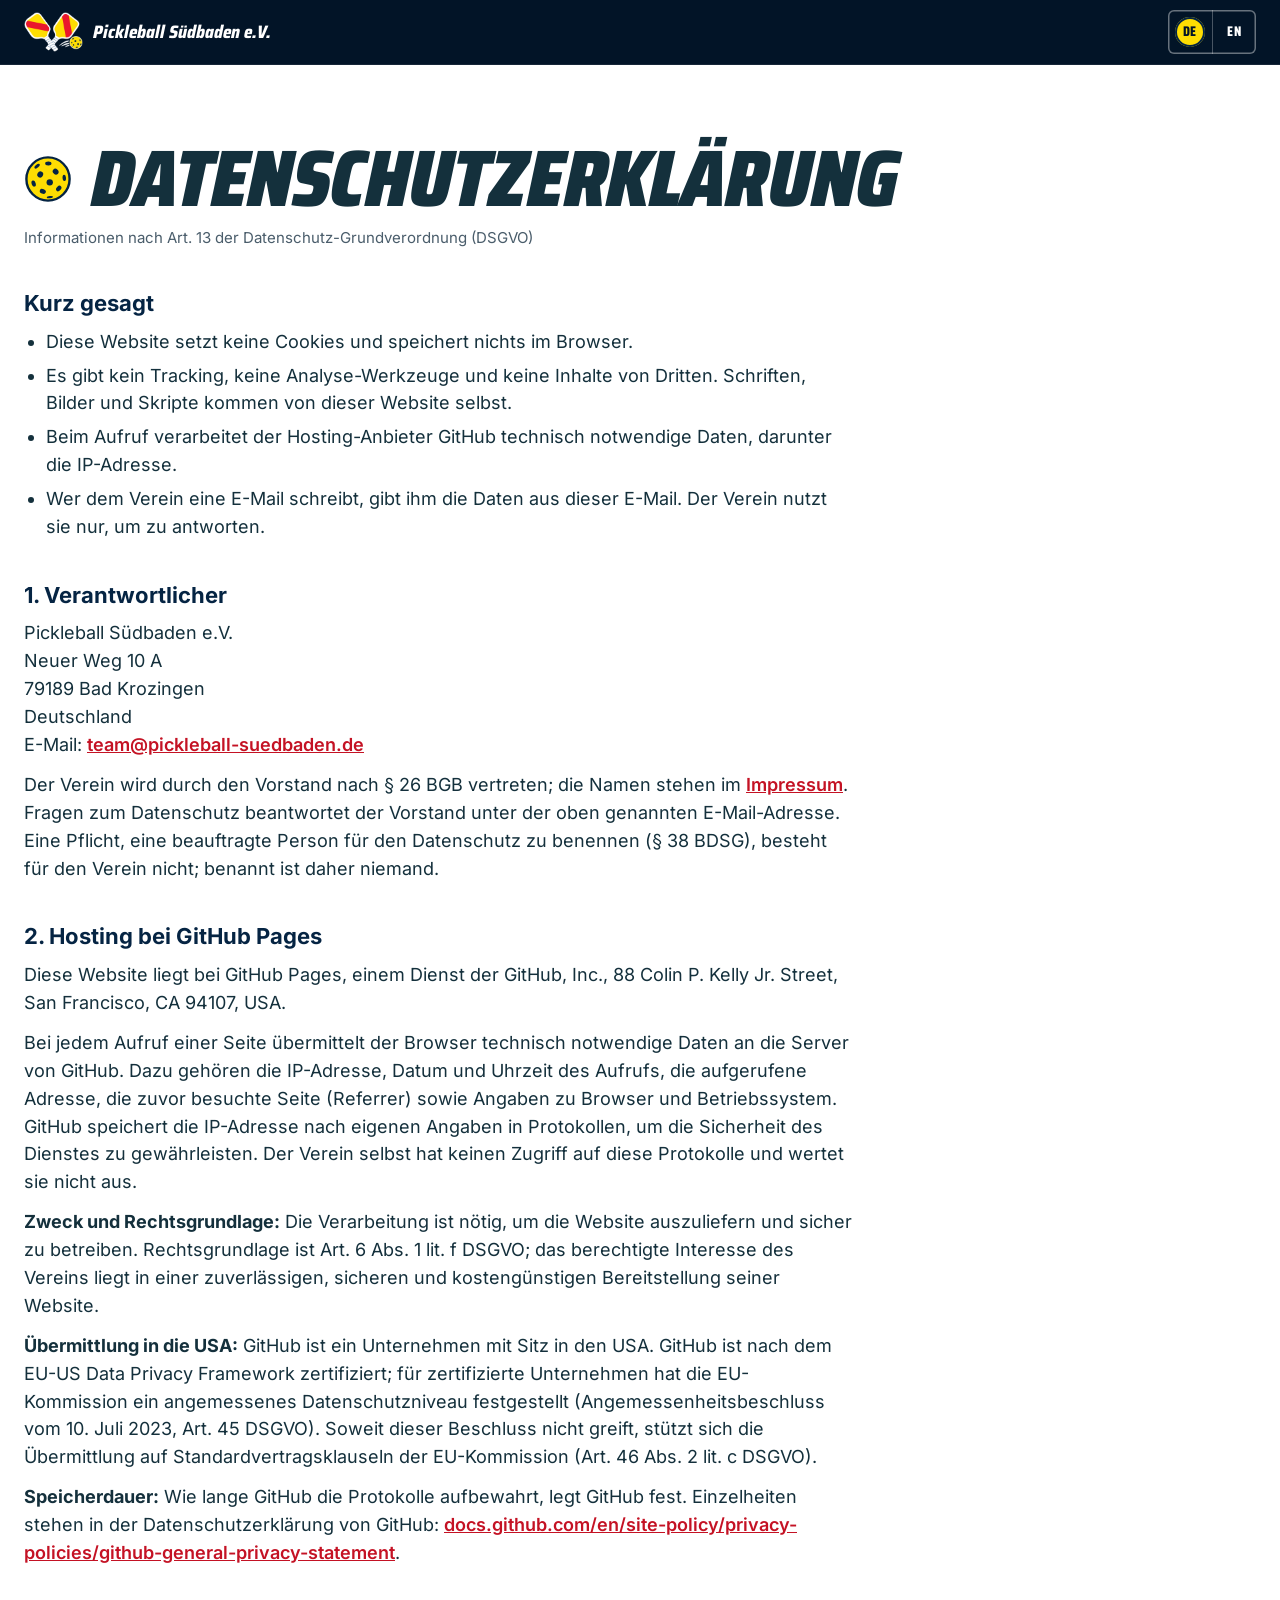
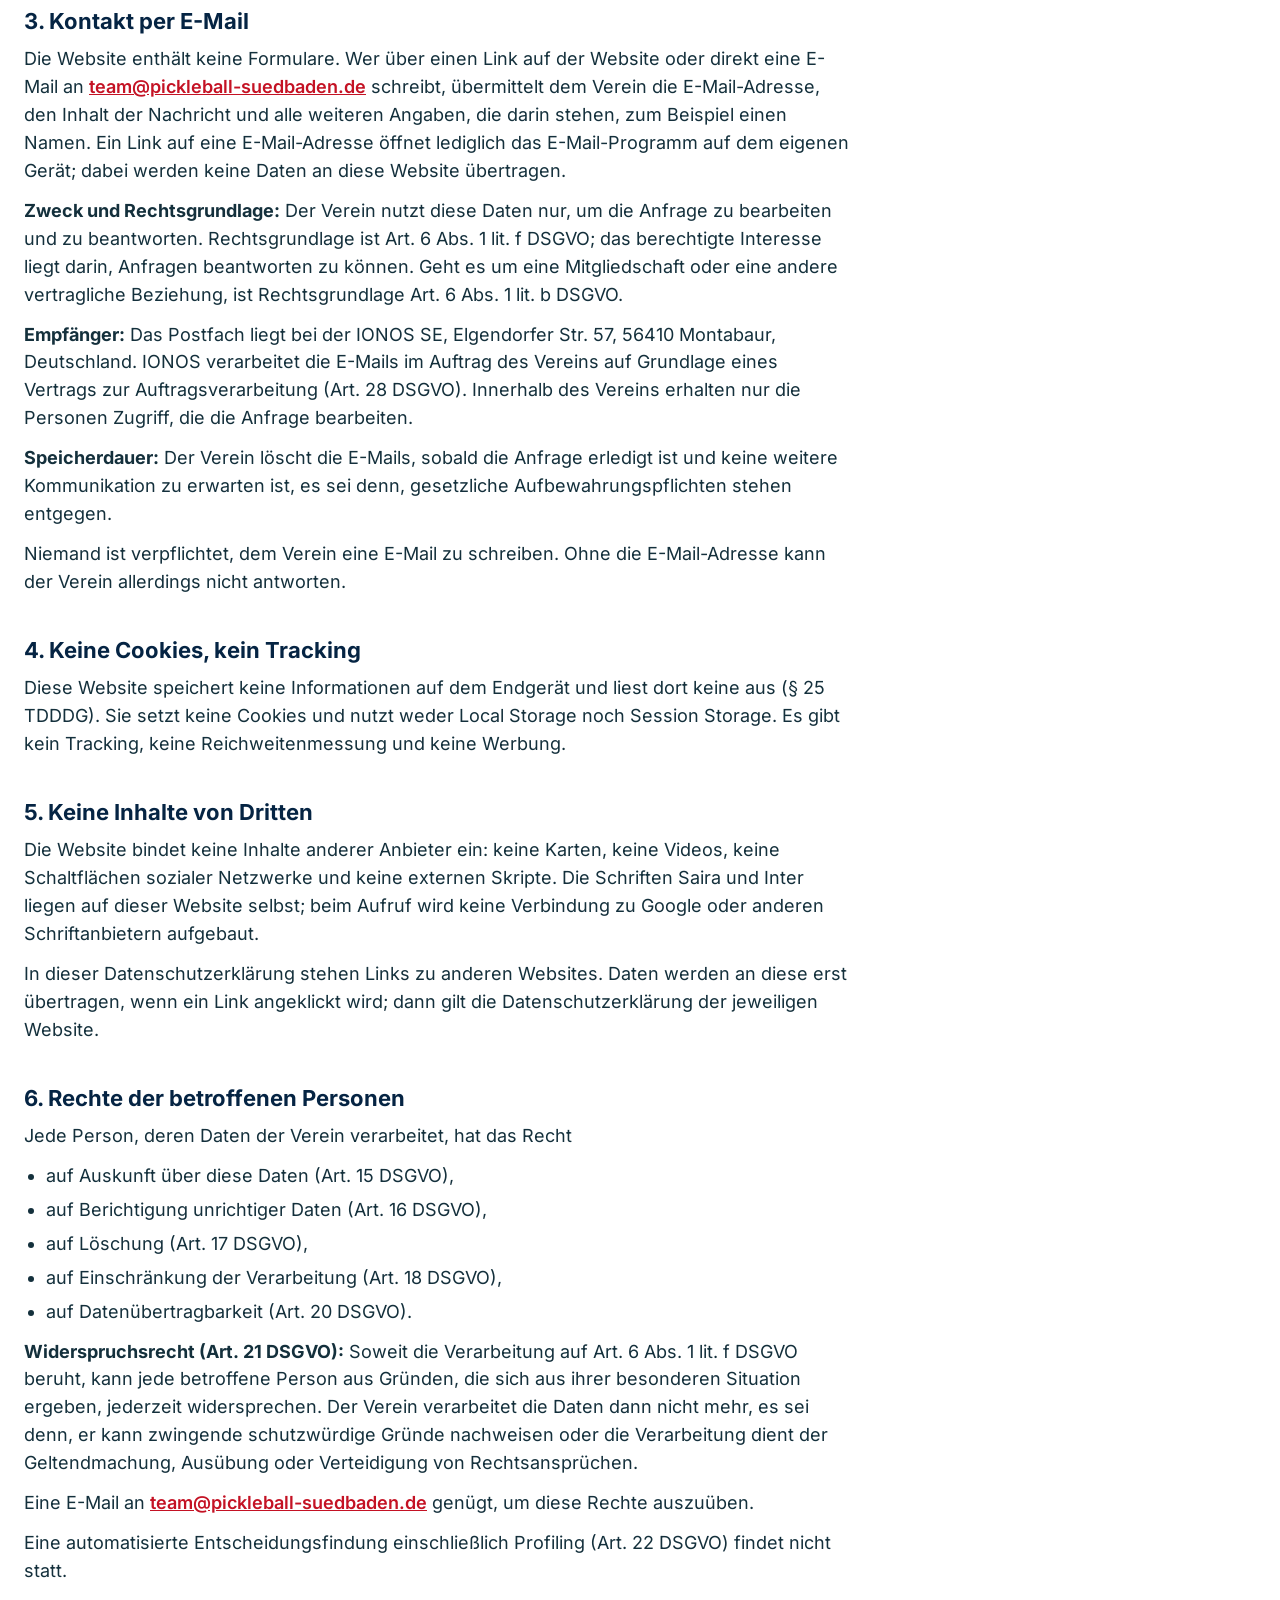
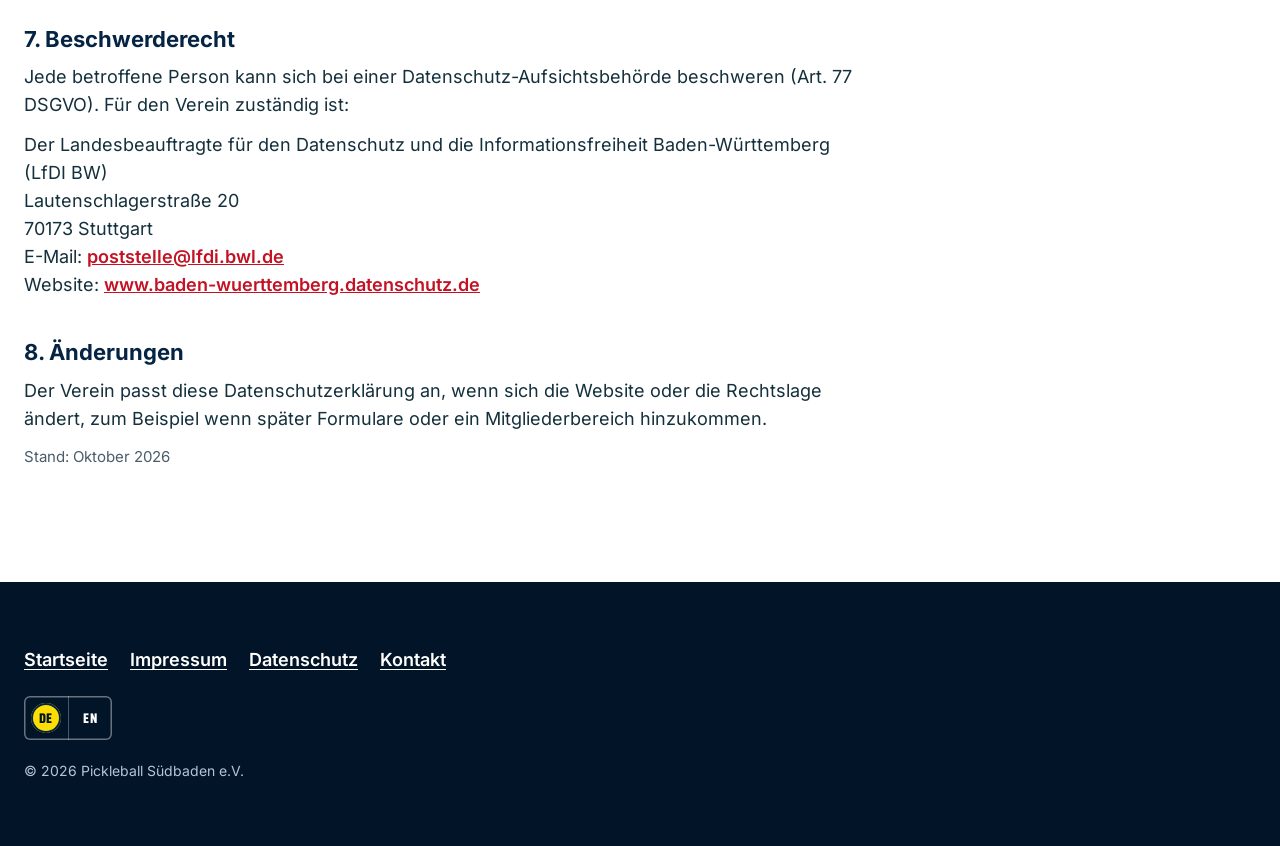
==== datenschutz/index.html @ 7e59dd92 "Add the starter site German home page with an English version, Impressum and Datenschutz, a bilingua" ====
<!doctype html>
<html lang="de">
<head>
<meta charset="utf-8">
<meta name="viewport" content="width=device-width, initial-scale=1, viewport-fit=cover">
<meta name="robots" content="noindex">
<title>Datenschutzerklärung · Pickleball Südbaden e.V.</title>
<meta name="description" content="Datenschutzerklärung des Pickleball Südbaden e.V.: Hosting bei GitHub Pages, Kontakt per E-Mail, keine Cookies, kein Tracking, Rechte der betroffenen Personen.">
<link rel="alternate" hreflang="de" href="https://pickleball-suedbaden.de/datenschutz/">
<meta property="og:type" content="website">
<meta property="og:site_name" content="Pickleball Südbaden e.V.">
<meta property="og:locale" content="de_DE">
<meta property="og:title" content="Datenschutzerklärung · Pickleball Südbaden e.V.">
<meta property="og:description" content="Keine Cookies, kein Tracking: wie die Website des Pickleball Südbaden e.V. mit Daten umgeht.">
<meta property="og:url" content="https://pickleball-suedbaden.de/datenschutz/">
<meta property="og:image" content="https://pickleball-suedbaden.de/assets/img/share-de.png">
<meta property="og:image:width" content="1200">
<meta property="og:image:height" content="630">
<meta name="theme-color" content="#021427">
<link rel="icon" href="../assets/img/favicon.svg" type="image/svg+xml">
<link rel="icon" href="../assets/img/favicon-32.png" sizes="32x32" type="image/png">
<link rel="apple-touch-icon" href="../assets/img/apple-touch-icon.png">
<link rel="stylesheet" href="../assets/site.css">
</head>
<body>

<svg class="sprite" width="0" height="0" aria-hidden="true" focusable="false">
  <defs>
    <symbol id="i-ball" viewBox="0 0 100 100">
      <circle cx="50" cy="50" r="45" fill="#FEDD02" stroke="currentColor" stroke-width="5"/>
      <g fill="#052443">
        <ellipse cx="50.7" cy="17.7" rx="4" ry="6.6" transform="rotate(-89 50.7 17.7)"/>
        <ellipse cx="27.3" cy="23.2" rx="3.3" ry="6.6" transform="rotate(-130 27.3 23.2)"/>
        <ellipse cx="65.9" cy="34.7" rx="5.5" ry="6.6" transform="rotate(-44 65.9 34.7)"/>
        <ellipse cx="33.8" cy="40.7" rx="5.9" ry="6.6" transform="rotate(-150 33.8 40.7)"/>
        <ellipse cx="83.9" cy="47.6" rx="3.6" ry="6.6" transform="rotate(-4 83.9 47.6)"/>
        <circle cx="53.6" cy="57" r="6.6"/>
        <ellipse cx="20.1" cy="59.6" rx="4.2" ry="6.6" transform="rotate(162 20.1 59.6)"/>
        <ellipse cx="72.4" cy="69.8" rx="4.4" ry="6.6" transform="rotate(42 72.4 69.8)"/>
        <ellipse cx="39.2" cy="75.8" rx="4.8" ry="6.6" transform="rotate(113 39.2 75.8)"/>
        <ellipse cx="53.9" cy="87.7" rx="2.3" ry="6.6" transform="rotate(84 53.9 87.7)"/>
      </g>
    </symbol>
  </defs>
</svg>

<a class="skip" href="#main">Zum Inhalt springen</a>

<header class="site-header">
  <div class="hdr">
    <a class="brand" href="../">
      <img src="../assets/img/logo-mark-on-dark.png" alt="" width="59" height="40">
      <span class="brand-name">Pickleball Südbaden e.V.</span>
    </a>
    <nav class="lang" aria-label="Sprache">
      <span class="lang-ball" aria-hidden="true"></span>
      <a href="./" lang="de" hreflang="de" aria-label="Deutsch" aria-current="page">DE</a>
      <a href="../en/" lang="en" hreflang="en" aria-label="English: home page">EN</a>
    </nav>
  </div>
</header>

<main id="main" tabindex="-1" class="legal">
  <div class="wrap">
    <h1 class="loud h2"><span class="ball-slot" aria-hidden="true"><svg><use href="#i-ball"/></svg></span>Datenschutz&shy;erklärung</h1>
    <div class="legal-body">
      <p class="legal-meta">Informationen nach Art. 13 der Datenschutz-Grundverordnung (DSGVO)</p>

      <h2>Kurz gesagt</h2>
      <ul>
        <li>Diese Website setzt keine Cookies und speichert nichts im Browser.</li>
        <li>Es gibt kein Tracking, keine Analyse-Werkzeuge und keine Inhalte von Dritten. Schriften, Bilder und Skripte kommen von dieser Website selbst.</li>
        <li>Beim Aufruf verarbeitet der Hosting-Anbieter GitHub technisch notwendige Daten, darunter die IP-Adresse.</li>
        <li>Wer dem Verein eine E-Mail schreibt, gibt ihm die Daten aus dieser E-Mail. Der Verein nutzt sie nur, um zu antworten.</li>
      </ul>

      <h2>1. Verantwortlicher</h2>
      <address>
        Pickleball Südbaden e.V.<br>
        Neuer Weg 10 A<br>
        79189 Bad Krozingen<br>
        Deutschland<br>
        E-Mail: <a href="mailto:team@pickleball-suedbaden.de">team@pickleball-suedbaden.de</a>
      </address>
      <p>Der Verein wird durch den Vorstand nach §&nbsp;26 BGB vertreten; die Namen stehen im <a href="../impressum/">Impressum</a>. Fragen zum Datenschutz beantwortet der Vorstand unter der oben genannten E-Mail-Adresse. Eine Pflicht, eine beauftragte Person für den Datenschutz zu benennen (§&nbsp;38 BDSG), besteht für den Verein nicht; benannt ist daher niemand.</p>

      <h2>2. Hosting bei GitHub Pages</h2>
      <p>Diese Website liegt bei GitHub Pages, einem Dienst der GitHub, Inc., 88 Colin P. Kelly Jr. Street, San Francisco, CA 94107, USA.</p>
      <p>Bei jedem Aufruf einer Seite übermittelt der Browser technisch notwendige Daten an die Server von GitHub. Dazu gehören die IP-Adresse, Datum und Uhrzeit des Aufrufs, die aufgerufene Adresse, die zuvor besuchte Seite (Referrer) sowie Angaben zu Browser und Betriebssystem. GitHub speichert die IP-Adresse nach eigenen Angaben in Protokollen, um die Sicherheit des Dienstes zu gewährleisten. Der Verein selbst hat keinen Zugriff auf diese Protokolle und wertet sie nicht aus.</p>
      <p><strong>Zweck und Rechtsgrundlage:</strong> Die Verarbeitung ist nötig, um die Website auszuliefern und sicher zu betreiben. Rechtsgrundlage ist Art.&nbsp;6 Abs.&nbsp;1 lit.&nbsp;f DSGVO; das berechtigte Interesse des Vereins liegt in einer zuverlässigen, sicheren und kostengünstigen Bereitstellung seiner Website.</p>
      <p><strong>Übermittlung in die USA:</strong> GitHub ist ein Unternehmen mit Sitz in den USA. GitHub ist nach dem EU-US Data Privacy Framework zertifiziert; für zertifizierte Unternehmen hat die EU-Kommission ein angemessenes Datenschutzniveau festgestellt (Angemessenheitsbeschluss vom 10.&nbsp;Juli 2023, Art.&nbsp;45 DSGVO). Soweit dieser Beschluss nicht greift, stützt sich die Übermittlung auf Standardvertragsklauseln der EU-Kommission (Art.&nbsp;46 Abs.&nbsp;2 lit.&nbsp;c DSGVO).</p>
      <p><strong>Speicherdauer:</strong> Wie lange GitHub die Protokolle aufbewahrt, legt GitHub fest. Einzelheiten stehen in der Datenschutzerklärung von GitHub: <a href="https://docs.github.com/en/site-policy/privacy-policies/github-general-privacy-statement" rel="noopener">docs.github.com/en/site-policy/privacy-policies/github-general-privacy-statement</a>.</p>

      <h2>3. Kontakt per E-Mail</h2>
      <p>Die Website enthält keine Formulare. Wer über einen Link auf der Website oder direkt eine E-Mail an <a href="mailto:team@pickleball-suedbaden.de">team@pickleball-suedbaden.de</a> schreibt, übermittelt dem Verein die E-Mail-Adresse, den Inhalt der Nachricht und alle weiteren Angaben, die darin stehen, zum Beispiel einen Namen. Ein Link auf eine E-Mail-Adresse öffnet lediglich das E-Mail-Programm auf dem eigenen Gerät; dabei werden keine Daten an diese Website übertragen.</p>
      <p><strong>Zweck und Rechtsgrundlage:</strong> Der Verein nutzt diese Daten nur, um die Anfrage zu bearbeiten und zu beantworten. Rechtsgrundlage ist Art.&nbsp;6 Abs.&nbsp;1 lit.&nbsp;f DSGVO; das berechtigte Interesse liegt darin, Anfragen beantworten zu können. Geht es um eine Mitgliedschaft oder eine andere vertragliche Beziehung, ist Rechtsgrundlage Art.&nbsp;6 Abs.&nbsp;1 lit.&nbsp;b DSGVO.</p>
      <p><strong>Empfänger:</strong> Das Postfach liegt bei der IONOS SE, Elgendorfer Str. 57, 56410 Montabaur, Deutschland. IONOS verarbeitet die E-Mails im Auftrag des Vereins auf Grundlage eines Vertrags zur Auftragsverarbeitung (Art.&nbsp;28 DSGVO). Innerhalb des Vereins erhalten nur die Personen Zugriff, die die Anfrage bearbeiten.</p>
      <p><strong>Speicherdauer:</strong> Der Verein löscht die E-Mails, sobald die Anfrage erledigt ist und keine weitere Kommunikation zu erwarten ist, es sei denn, gesetzliche Aufbewahrungspflichten stehen entgegen.</p>
      <p>Niemand ist verpflichtet, dem Verein eine E-Mail zu schreiben. Ohne die E-Mail-Adresse kann der Verein allerdings nicht antworten.</p>

      <h2>4. Keine Cookies, kein Tracking</h2>
      <p>Diese Website speichert keine Informationen auf dem Endgerät und liest dort keine aus (§&nbsp;25 TDDDG). Sie setzt keine Cookies und nutzt weder Local Storage noch Session Storage. Es gibt kein Tracking, keine Reichweitenmessung und keine Werbung.</p>

      <h2>5. Keine Inhalte von Dritten</h2>
      <p>Die Website bindet keine Inhalte anderer Anbieter ein: keine Karten, keine Videos, keine Schaltflächen sozialer Netzwerke und keine externen Skripte. Die Schriften Saira und Inter liegen auf dieser Website selbst; beim Aufruf wird keine Verbindung zu Google oder anderen Schriftanbietern aufgebaut.</p>
      <p>In dieser Datenschutzerklärung stehen Links zu anderen Websites. Daten werden an diese erst übertragen, wenn ein Link angeklickt wird; dann gilt die Datenschutzerklärung der jeweiligen Website.</p>

      <h2>6. Rechte der betroffenen Personen</h2>
      <p>Jede Person, deren Daten der Verein verarbeitet, hat das Recht</p>
      <ul>
        <li>auf Auskunft über diese Daten (Art.&nbsp;15 DSGVO),</li>
        <li>auf Berichtigung unrichtiger Daten (Art.&nbsp;16 DSGVO),</li>
        <li>auf Löschung (Art.&nbsp;17 DSGVO),</li>
        <li>auf Einschränkung der Verarbeitung (Art.&nbsp;18 DSGVO),</li>
        <li>auf Datenübertragbarkeit (Art.&nbsp;20 DSGVO).</li>
      </ul>
      <p><strong>Widerspruchsrecht (Art.&nbsp;21 DSGVO):</strong> Soweit die Verarbeitung auf Art.&nbsp;6 Abs.&nbsp;1 lit.&nbsp;f DSGVO beruht, kann jede betroffene Person aus Gründen, die sich aus ihrer besonderen Situation ergeben, jederzeit widersprechen. Der Verein verarbeitet die Daten dann nicht mehr, es sei denn, er kann zwingende schutzwürdige Gründe nachweisen oder die Verarbeitung dient der Geltendmachung, Ausübung oder Verteidigung von Rechtsansprüchen.</p>
      <p>Eine E-Mail an <a href="mailto:team@pickleball-suedbaden.de">team@pickleball-suedbaden.de</a> genügt, um diese Rechte auszuüben.</p>
      <p>Eine automatisierte Entscheidungsfindung einschließlich Profiling (Art.&nbsp;22 DSGVO) findet nicht statt.</p>

      <h2>7. Beschwerderecht</h2>
      <p>Jede betroffene Person kann sich bei einer Datenschutz-Aufsichtsbehörde beschweren (Art.&nbsp;77 DSGVO). Für den Verein zuständig ist:</p>
      <address>
        Der Landesbeauftragte für den Datenschutz und die Informationsfreiheit Baden-Württemberg (LfDI&nbsp;BW)<br>
        Lautenschlagerstraße 20<br>
        70173 Stuttgart<br>
        E-Mail: <a href="mailto:poststelle@lfdi.bwl.de">poststelle@lfdi.bwl.de</a><br>
        Website: <a href="https://www.baden-wuerttemberg.datenschutz.de" rel="noopener">www.baden-wuerttemberg.datenschutz.de</a>
      </address>

      <h2>8. Änderungen</h2>
      <p>Der Verein passt diese Datenschutzerklärung an, wenn sich die Website oder die Rechtslage ändert, zum Beispiel wenn später Formulare oder ein Mitgliederbereich hinzukommen.</p>

      <p class="legal-meta">Stand: Oktober 2026</p>
    </div>
  </div>
</main>

<footer class="site-footer no-cut">
  <div class="wrap">
    <nav aria-label="Rechtliches und Kontakt">
      <ul class="foot-links">
        <li><a href="../">Startseite</a></li>
        <li><a href="../impressum/">Impressum</a></li>
        <li><a href="./" aria-current="page">Datenschutz</a></li>
        <li><a href="../#contact">Kontakt</a></li>
      </ul>
    </nav>
    <div class="foot-row">
      <nav class="lang" aria-label="Sprache">
        <span class="lang-ball" aria-hidden="true"></span>
        <a href="./" lang="de" hreflang="de" aria-label="Deutsch" aria-current="page">DE</a>
        <a href="../en/" lang="en" hreflang="en" aria-label="English: home page">EN</a>
      </nav>
    </div>
    <p class="foot-small">© 2026 Pickleball Südbaden e.V.</p>
  </div>
</footer>

</body>
</html>
---- assets/site.css ----
/* ==========================================================================
   Pickleball Südbaden e.V. · starter site
   Look and voice from concept C, "Rally Mode" (www-concepts/concepts/c-rally-mode).

   LOUD LINE, CALM LINE (from the logo's two lines)
   .loud  italic Saira, uppercase, slanted: headlines and the hero.
   .calm  upright Inter: body text, FAQ answers, legal text.

   ONE ANGLE: 9° (the wordmark's slant). tan(9°) = 0.1584.
   Fonts are self-hosted (assets/fonts, SIL OFL). No request leaves the site.
   ========================================================================== */

@font-face {
  font-family: 'Saira'; font-style: italic; font-display: swap; font-weight: 100 900; font-stretch: 50% 125%;
  src: url(fonts/saira/saira-latin-standard-italic.woff2) format('woff2');
  unicode-range: U+0000-00FF, U+0131, U+0152-0153, U+02BB-02BC, U+02C6, U+02DA, U+02DC, U+0304, U+0308, U+0329, U+2000-206F, U+20AC, U+2122, U+2191, U+2193, U+2212, U+2215, U+FEFF, U+FFFD;
}
@font-face {
  font-family: 'Saira'; font-style: italic; font-display: swap; font-weight: 100 900; font-stretch: 50% 125%;
  src: url(fonts/saira/saira-latin-ext-standard-italic.woff2) format('woff2');
  unicode-range: U+0100-02BA, U+02BD-02C5, U+02C7-02CC, U+02CE-02D7, U+02DD-02FF, U+0304, U+0308, U+0329, U+1D00-1DBF, U+1E00-1E9F, U+1EF2-1EFF, U+2020, U+20A0-20AB, U+20AD-20C0, U+2113, U+2C60-2C7F, U+A720-A7FF;
}
@font-face {
  font-family: 'Saira'; font-style: normal; font-display: swap; font-weight: 100 900; font-stretch: 50% 125%;
  src: url(fonts/saira/saira-latin-standard-normal.woff2) format('woff2');
  unicode-range: U+0000-00FF, U+0131, U+0152-0153, U+02BB-02BC, U+02C6, U+02DA, U+02DC, U+0304, U+0308, U+0329, U+2000-206F, U+20AC, U+2122, U+2191, U+2193, U+2212, U+2215, U+FEFF, U+FFFD;
}
@font-face {
  font-family: 'Saira'; font-style: normal; font-display: swap; font-weight: 100 900; font-stretch: 50% 125%;
  src: url(fonts/saira/saira-latin-ext-standard-normal.woff2) format('woff2');
  unicode-range: U+0100-02BA, U+02BD-02C5, U+02C7-02CC, U+02CE-02D7, U+02DD-02FF, U+0304, U+0308, U+0329, U+1D00-1DBF, U+1E00-1E9F, U+1EF2-1EFF, U+2020, U+20A0-20AB, U+20AD-20C0, U+2113, U+2C60-2C7F, U+A720-A7FF;
}
@font-face {
  font-family: 'Inter'; font-style: normal; font-display: swap; font-weight: 100 900;
  src: url(fonts/inter/inter-latin-wght-normal.woff2) format('woff2');
  unicode-range: U+0000-00FF, U+0131, U+0152-0153, U+02BB-02BC, U+02C6, U+02DA, U+02DC, U+0304, U+0308, U+0329, U+2000-206F, U+20AC, U+2122, U+2191, U+2193, U+2212, U+2215, U+FEFF, U+FFFD;
}
@font-face {
  font-family: 'Inter'; font-style: normal; font-display: swap; font-weight: 100 900;
  src: url(fonts/inter/inter-latin-ext-wght-normal.woff2) format('woff2');
  unicode-range: U+0100-02BA, U+02BD-02C5, U+02C7-02CC, U+02CE-02D7, U+02DD-02FF, U+0304, U+0308, U+0329, U+1D00-1DBF, U+1E00-1E9F, U+1EF2-1EFF, U+2020, U+20A0-20AB, U+20AD-20C0, U+2113, U+2C60-2C7F, U+A720-A7FF;
}

:root {
  --navy-950:#021427; --navy-900:#052443; --navy-800:#0C3561; --navy-700:#174A80;
  --grip-300:#7A96B6; --navy-200:#B5C5D8; --navy-100:#DCE4EE; --navy-50:#EEF2F7;
  --red-800:#9E0E1E; --red-700:#C41224; --red-600:#EA162C; --red-400:#FF6470;
  --yellow-800:#6B5300; --yellow-500:#FEDD02; --yellow-300:#FFE95C; --yellow-100:#FFF5B3; --yellow-50:#FFFBE0;
  --white:#FFFFFF; --mist:#EEF1F4; --line:#D5DCE3; --slate-500:#5A6B78; --slate-600:#4A5D6B; --ink:#14303C;

  --f-loud: 'Saira', 'Arial Narrow', system-ui, sans-serif;
  --f-calm: 'Inter', system-ui, -apple-system, 'Segoe UI', Roboto, sans-serif;

  --pad: 16px;
  --sec: clamp(64px, 8vw, 112px);
  --cut: 15.84vw;                 /* 9° across the full width */
  --r-paddle: 22px 22px 14px 14px;
  --focus: var(--navy-900);
  --hdr: 64px;
}
@media (min-width: 768px) { :root { --pad: 24px; } }

*, *::before, *::after { box-sizing: border-box; }
html { scroll-padding-top: calc(var(--hdr) + 16px); scroll-behavior: smooth; -webkit-text-size-adjust: 100%; }
body {
  margin: 0; background: var(--navy-950); color: var(--ink);
  font-family: var(--f-calm); font-size: 17px; line-height: 1.55;
  -webkit-font-smoothing: antialiased; hyphens: auto; hyphenate-limit-chars: 12 5 5;
  overflow-x: clip;
}
@media (min-width: 1024px) { body { font-size: 18px; } }
img, svg { max-width: 100%; }
h1, h2, h3, p, ul, ol, dl, dd, figure { margin: 0; }
ul, ol { padding: 0; }
button { font: inherit; color: inherit; }
a { color: inherit; }
:focus-visible { outline: 3px solid var(--focus); outline-offset: 2px; }
main { display: block; background: var(--white); }
main:focus { outline: none; }
.sprite { position: absolute; width: 0; height: 0; overflow: hidden; }
.vh { position: absolute !important; width: 1px; height: 1px; padding: 0; margin: -1px; overflow: hidden; clip: rect(0 0 0 0); white-space: nowrap; border: 0; }
html:not(.js) .js-only { display: none !important; }
.wrap { max-width: calc(1280px + 2 * var(--pad)); margin: 0 auto; padding-inline: var(--pad); }
.zone-dark, .site-header, .site-footer { --focus: var(--yellow-500); }
.nw { white-space: nowrap; }

.skip { position: absolute; left: 16px; top: -120px; z-index: 200; background: var(--white); color: var(--navy-900); padding: 12px 18px; border-radius: 10px; font-weight: 600; text-decoration: none; }
.skip:focus { top: 10px; }

/* ---------- type: loud and calm ---------- */
.loud {
  font-family: var(--f-loud); font-weight: 900; font-style: italic; font-stretch: 87.5%;
  text-transform: uppercase; line-height: .9; letter-spacing: -.01em; hyphens: manual;
}
.h2 { font-size: clamp(2.25rem, 7vw, 5rem); color: var(--ink); max-width: 15em; margin-bottom: 28px; text-wrap: balance; }
.zone-dark .h2 { color: var(--yellow-500); }
.lead { font-size: 19px; line-height: 1.55; max-width: 36em; }

/* score-call eyebrow: a tiny scoreboard */
.call {
  display: flex; align-items: center; flex-wrap: wrap; gap: 6px 12px; margin-bottom: 16px;
  font-family: var(--f-loud); font-weight: 800; font-stretch: 75%; font-size: 15px;
  letter-spacing: .08em; text-transform: uppercase; font-variant-numeric: tabular-nums;
}
.call-score { background: var(--navy-950); color: var(--yellow-500); padding: 4px 10px 3px; border-radius: 4px; font-size: 16px; letter-spacing: .06em; }
.call-label { color: var(--slate-600); }
.call-label::before { content: "·"; margin-right: 12px; }
.zone-dark .call-score { background: var(--navy-800); }
.zone-dark .call-label { color: var(--navy-200); }
.zone-yellow .call-label { color: var(--navy-900); }

/* every H2 carries a ball, as in the concept */
.ball-slot { display: inline-block; width: .6em; height: .6em; margin-right: .24em; vertical-align: .03em; color: var(--navy-900); }
.zone-dark .ball-slot, .site-footer .ball-slot { color: var(--white); }
.ball-slot svg { display: block; width: 100%; height: 100%; }

/* legal gaps: impossible to miss until the facts arrive */
.gap { background: var(--yellow-500); color: var(--navy-950); font-weight: 700; padding: 0 .3em; border-radius: 3px; outline: 2px dashed var(--red-700); outline-offset: 1px; }

/* ---------- buttons ---------- */
.btn {
  position: relative; isolation: isolate; display: inline-flex; align-items: center; justify-content: center; gap: 8px;
  min-height: 48px; padding: 10px 22px; border: 0; border-radius: 10px; cursor: pointer; text-decoration: none; text-align: center;
  font: 600 16px/1.2 var(--f-calm); transition: background-color .15s, border-color .15s, color .15s;
}
.btn-lg { min-height: 56px; padding-inline: 30px; font-size: 17px; }
.btn-red { color: var(--white); padding-inline: 28px; }
.btn-red::before { content: ""; position: absolute; inset: 0; z-index: -1; border-radius: 6px; background: var(--red-600); transform: skewX(-9deg); transition: background-color .15s; }
.btn-red:hover::before { background: var(--red-700); }
.btn-red:focus-visible { outline: none; }
.btn-red:focus-visible::before { outline: 3px solid var(--focus); outline-offset: 2px; }
.btn-navy { background: var(--navy-900); color: var(--white); }
.btn-navy:hover { background: var(--navy-800); }
.btn-quiet { background: var(--white); color: var(--ink); border: 1.5px solid var(--slate-500); }
.btn-quiet:hover { background: var(--mist); }
.link-under { display: inline-flex; align-items: center; gap: 6px; min-height: 44px; font-weight: 600; text-decoration: underline; text-decoration-thickness: 2px; text-underline-offset: 6px; }
.zone-dark .link-under { color: var(--white); }
.zone-dark .link-under:hover { color: var(--yellow-500); }

/* ==========================================================================
   HEADER
   ========================================================================== */
.site-header { position: sticky; top: 0; z-index: 60; background: var(--navy-950); color: var(--white); border-bottom: 1px solid rgba(255,255,255,.08); }
.hdr { height: var(--hdr); max-width: calc(1280px + 2 * var(--pad)); margin: 0 auto; padding-inline: var(--pad); display: flex; align-items: center; gap: 14px; }
.brand { display: flex; align-items: center; gap: 10px; color: var(--white); text-decoration: none; margin-right: auto; min-height: 44px; }
.brand img { height: 40px; width: auto; display: block; }
.brand-name { font-family: var(--f-loud); font-weight: 800; font-style: italic; font-stretch: 87.5%; font-size: 18px; white-space: nowrap; line-height: 1.05; }
.hdr-mail { min-height: 44px; font-size: 15px; padding-inline: 20px; white-space: nowrap; }
@media (max-width: 767px) {
  .brand img { height: 32px; }
  .brand-name { font-size: 15px; white-space: normal; max-width: 6.9em; }
  .hdr-mail { display: none; }
}

/* language switch: a small court, the ball rests on the current language.
   French comes later; it gets a third cell then. */
.lang { --li: 1; position: relative; display: inline-flex; height: 44px; border-radius: 6px; box-shadow: inset 0 0 0 1.5px rgba(255,255,255,.4); }
html[lang="de"] .lang { --li: 0; }
.lang > a { position: relative; z-index: 1; width: 44px; height: 100%; display: inline-flex; align-items: center; justify-content: center; border-left: 1px solid rgba(255,255,255,.28); color: var(--white); text-decoration: none; font-family: var(--f-loud); font-weight: 800; font-stretch: 75%; font-size: 14px; letter-spacing: .06em; }
.lang > a:first-of-type { border-left: 0; }
.lang-ball { position: absolute; top: 50%; left: 0; width: 44px; height: 30px; margin-top: -15px; transform: translateX(calc(var(--li) * 44px)); }
.lang-ball::before { content: ""; position: absolute; left: 50%; top: 0; width: 30px; height: 30px; margin-left: -15px; border-radius: 50%; background: var(--yellow-500); box-shadow: inset 0 0 0 2px var(--navy-900); }
.lang > a[aria-current] { color: var(--navy-950); }
.lang > a:not([aria-current]):hover { color: var(--yellow-500); }

/* ==========================================================================
   HERO
   ========================================================================== */
.zone-dark { background: var(--navy-950); color: var(--white); }
.hero { position: relative; overflow: hidden; padding: clamp(48px, 7vw, 96px) 0 clamp(64px, 8vw, 112px); }
.hero-court { position: absolute; left: 50%; top: 50%; width: 165%; aspect-ratio: 564 / 276; height: auto; color: var(--white); opacity: .12; transform: translate(-50%, -50%) rotate(-9deg); pointer-events: none; }
.hero-wrap { position: relative; }
.hero-title { font-size: clamp(2.5rem, 10.6vw, 9rem); color: var(--yellow-500); margin-bottom: clamp(24px, 3vw, 40px); }
:lang(de) .hero-title { font-size: clamp(2.2rem, 10vw, 9rem); }
.hero-title > span { display: block; }
.hero-ball { display: inline-block; width: .62em; height: .62em; margin-left: .18em; vertical-align: .02em; color: var(--white); }
.hero-ball svg { display: block; width: 100%; height: 100%; }
@media (prefers-reduced-motion: no-preference) {
  .hero-ball svg { animation: serve 1.1s cubic-bezier(.3,.8,.5,1) .2s both; }
  @keyframes serve {
    0% { transform: translateY(-120%); opacity: 0; }
    15% { opacity: 1; }
    55% { transform: translateY(0) scale(1.12, .84); }
    72% { transform: translateY(-22%) scale(.96, 1.04); }
    100% { transform: none; }
  }
}
.hero-sub { font-size: clamp(18px, 1.6vw, 21px); line-height: 1.45; max-width: 31em; margin-bottom: 26px; }
.hero-ctas { display: flex; flex-wrap: wrap; align-items: center; gap: 14px 28px; }
.reassure { list-style: none; display: flex; flex-wrap: wrap; gap: 4px 18px; margin-top: 22px; font-size: 15px; color: var(--navy-100); }
.reassure li { display: inline-flex; align-items: center; gap: 8px; }
.reassure li::before { content: ""; width: 8px; height: 8px; border-radius: 50%; background: var(--yellow-500); }

/* ==========================================================================
   9° CUTS between zones
   ========================================================================== */
.cut-bottom { clip-path: polygon(0 0, 100% 0, 100% calc(100% - var(--cut)), 0 100%); }
.cut-top { clip-path: polygon(0 var(--cut), 100% 0, 100% 100%, 0 100%); }

/* ==========================================================================
   THE GAME
   ========================================================================== */
.game { background: linear-gradient(180deg, var(--navy-950) 0%, var(--navy-900) 100%); padding: calc(var(--sec) * .4) 0 calc(var(--sec) * .6 + var(--cut)); border-top: 1px solid rgba(255,255,255,.08); }
.game-grid { display: grid; gap: 32px; }
@media (min-width: 1000px) { .game-grid { grid-template-columns: minmax(0, 7fr) minmax(0, 5fr); column-gap: 56px; align-items: start; } .played { grid-column: 1 / -1; } }
.what-is { color: var(--navy-100); }
.rules-card { background: rgba(12,53,97,.5); border: 1px solid rgba(255,255,255,.14); border-radius: var(--r-paddle); padding: 24px 26px 26px; }
.rules-title { font: 600 13px/1.3 var(--f-calm); letter-spacing: .12em; text-transform: uppercase; color: var(--navy-200); margin-bottom: 14px; }
.rules { list-style: none; counter-reset: r; display: grid; gap: 10px; font-size: 16px; line-height: 1.5; }
.rules li { counter-increment: r; display: grid; grid-template-columns: 30px 1fr; }
.rules li::before { content: counter(r); font-family: var(--f-loud); font-weight: 800; font-stretch: 75%; font-size: 22px; line-height: 1.1; color: var(--yellow-500); }
.kueche { margin-top: 20px; font-size: 30px; color: var(--yellow-500); }
.kueche span { display: inline-block; }
.kueche-plain { margin-top: 6px; font-size: 15px; color: var(--navy-200); }

.played { border-top: 1px solid rgba(255,255,255,.14); padding-top: 28px; }
.played-title { font-family: var(--f-loud); font-weight: 900; font-style: italic; font-stretch: 87.5%; text-transform: uppercase; font-size: 28px; line-height: 1; margin-bottom: 16px; }
.played-chips { display: flex; flex-wrap: wrap; gap: 8px; margin-bottom: 14px; }
.chip-dark { min-height: 44px; padding: 0 18px; border-radius: 999px; border: 1.5px solid rgba(255,255,255,.5); background: transparent; color: var(--white); cursor: pointer; font-weight: 600; font-size: 15px; }
.chip-dark:hover { border-color: var(--white); background: rgba(255,255,255,.08); }
.chip-dark[aria-pressed="true"] { background: var(--yellow-500); border-color: var(--yellow-500); color: var(--navy-950); }
.played-hint { color: var(--navy-200); font-size: 15px; margin-bottom: 10px; }
.played-list { display: grid; gap: 12px; }
@media (min-width: 768px) { .played-list { grid-template-columns: repeat(auto-fit, minmax(220px, 1fr)); gap: 16px 28px; } }
.played-list > div { border-left: 3px solid var(--yellow-500); padding-left: 14px; }
.played-list dt { font-weight: 700; }
.played-list dd { color: var(--navy-100); font-size: 16px; }
.played-list.is-filtered > div:not(.is-on) { display: none; }

/* ==========================================================================
   INFO ZONES (white)
   ========================================================================== */
.sec { padding: var(--sec) 0; }
.hooks { padding-top: calc(var(--sec) * .5); }
.hooks-list { list-style: none; display: grid; border-top: 3px solid var(--ink); }
.hooks-list li { display: grid; grid-template-columns: minmax(0, 150px) minmax(0, 1fr); gap: 14px; align-items: baseline; padding: 16px 0; border-bottom: 1px solid var(--line); }
.hk-big { font-family: var(--f-loud); font-weight: 800; font-stretch: 75%; text-transform: uppercase; font-size: 27px; line-height: 1; color: var(--navy-900); }
.hooks-list p { font-size: 17px; }
@media (max-width: 599px) { .hooks-list li { grid-template-columns: none; gap: 6px; } }
@media (min-width: 1000px) {
  .hooks-list { grid-template-columns: repeat(5, minmax(0, 1fr)); gap: 0 28px; border-top: 0; }
  .hooks-list li { grid-template-columns: none; align-content: start; gap: 10px; border-top: 3px solid var(--ink); border-bottom: 0; }
}

/* just getting started: the yellow band */
.zone-yellow { background: var(--yellow-500); color: var(--navy-950); }
.start { padding: calc(var(--sec) * .6 + var(--cut)) 0 calc(var(--sec) * .8); margin-top: calc(var(--sec) * .4); }
.start .h2 { color: var(--navy-950); }
.start .call-score { background: var(--navy-950); }
.start-grid { display: grid; gap: 28px; align-items: end; }
@media (min-width: 1000px) { .start-grid { grid-template-columns: minmax(0, 7fr) minmax(0, 5fr); gap: 56px; } }
.start .lead { font-size: clamp(19px, 1.8vw, 23px); font-weight: 500; }
.start-btns { display: flex; flex-wrap: wrap; gap: 12px; }
.start .btn-quiet { background: transparent; border: 2px solid var(--navy-950); color: var(--navy-950); }
.start .btn-quiet:hover { background: rgba(2,20,39,.08); }

/* get involved */
.cards { list-style: none; display: grid; gap: 20px; }
@media (min-width: 900px) { .cards { grid-template-columns: repeat(3, minmax(0, 1fr)); } }
.card { display: flex; flex-direction: column; gap: 12px; border: 1.5px solid var(--line); border-top: 6px solid var(--navy-900); border-radius: var(--r-paddle); padding: 24px; background: var(--white); }
.card:nth-child(2) { border-top-color: var(--red-600); }
.card:nth-child(3) { border-top-color: var(--yellow-500); }
.card-t { font-family: var(--f-loud); font-weight: 900; font-style: italic; font-stretch: 87.5%; text-transform: uppercase; font-size: clamp(26px, 2.4vw, 32px); line-height: .95; color: var(--navy-900); }
.card p { font-size: 16px; }
.card-btns { margin-top: auto; display: flex; flex-wrap: wrap; gap: 10px; padding-top: 6px; }

/* the club */
.club { background: var(--mist); }
.club-grid { display: grid; gap: 32px; align-items: center; }
@media (min-width: 900px) { .club-grid { grid-template-columns: minmax(0, 1fr) auto; gap: 64px; } }
.club-copy { display: grid; gap: 16px; max-width: 40em; }
.club-copy .muted { color: var(--slate-600); font-size: 15px; }
.club-logo { width: 220px; height: auto; display: block; margin: 0 auto; }

/* FAQ */
.faq-wrap { display: grid; gap: 24px; }
@media (min-width: 1000px) { .faq-wrap { grid-template-columns: minmax(0, 5fr) minmax(0, 7fr); gap: 56px; } .faq-head { position: sticky; top: calc(var(--hdr) + 32px); align-self: start; } }
.faq-side { font-size: 16px; color: var(--slate-600); }
.faq-side a { color: var(--red-700); font-weight: 600; }
.faq-list details { border-bottom: 1px solid #C9D2DC; }
.faq-list details:first-child { border-top: 2px solid var(--ink); }
.faq-list summary { position: relative; display: flex; align-items: center; min-height: 60px; padding: 14px 48px 14px 0; cursor: pointer; list-style: none; font: 600 18px/1.4 var(--f-calm); }
.faq-list summary::-webkit-details-marker { display: none; }
.faq-list summary::after { content: "+"; position: absolute; right: 6px; top: 50%; width: 30px; height: 30px; margin-top: -15px; display: grid; place-items: center; border-radius: 50%; border: 1.5px solid var(--slate-500); font-weight: 500; font-size: 20px; line-height: 1; }
.faq-list details[open] summary::after { content: "–"; background: var(--navy-900); border-color: var(--navy-900); color: var(--white); }
.faq-list details p { padding: 0 48px 18px 0; font-size: 17px; max-width: 40em; }

/* contact */
.contact { background: var(--yellow-50); padding-bottom: calc(var(--sec) + var(--cut) * .6); }
.contact .lead { margin-bottom: 22px; }
.mail-big { display: inline-block; font-family: var(--f-loud); font-weight: 800; font-style: italic; font-stretch: 87.5%; font-size: clamp(22px, 4.2vw, 48px); line-height: 1.1; color: var(--red-700); text-decoration: underline; text-decoration-thickness: .08em; text-underline-offset: .14em; overflow-wrap: anywhere; hyphens: manual; }
.mail-big:hover { color: var(--red-800); }

/* ==========================================================================
   FOOTER
   ========================================================================== */
.site-footer { position: relative; z-index: 1; margin-top: calc(var(--cut) * -1); background: var(--navy-950); color: var(--white); padding: calc(var(--cut) + 48px) 0 56px; }
.site-footer.no-cut { margin-top: 0; clip-path: none; padding-top: 56px; }
.foot-game { font-size: clamp(3rem, 10vw, 8.5rem); color: var(--yellow-500); margin-bottom: 40px; }
.foot-grid { display: grid; gap: 28px; align-items: start; }
@media (min-width: 768px) { .foot-grid { grid-template-columns: auto minmax(0, 1fr); gap: 48px; } }
.foot-logo { width: 134px; height: auto; display: block; }
.foot-links { list-style: none; display: flex; flex-wrap: wrap; gap: 4px 22px; margin-bottom: 14px; }
.foot-links a { min-height: 44px; display: inline-flex; align-items: center; font-weight: 600; text-decoration: underline; text-underline-offset: 3px; }
.foot-links a:hover { color: var(--yellow-500); }
.foot-row { margin-bottom: 20px; }
.foot-nocookie { font-weight: 600; font-size: 17px; margin-bottom: 4px; }
.foot-small { font-size: 14px; color: var(--navy-200); margin-bottom: 8px; }
.foot-sign { font-size: 15px; color: var(--navy-100); margin: 14px 0 8px; }

/* ==========================================================================
   LEGAL PAGES (calm: no motion, no jokes)
   ========================================================================== */
.legal { padding: clamp(40px, 6vw, 80px) 0 var(--sec); }
.legal .h2 { margin-bottom: 12px; }
.legal-body { max-width: 46em; }
.legal-body h2 { font: 700 22px/1.3 var(--f-calm); margin: 40px 0 10px; color: var(--navy-900); }
.legal-body h3 { font: 700 18px/1.35 var(--f-calm); margin: 24px 0 6px; }
.legal-body p, .legal-body ul, .legal-body address { margin: 0 0 12px; }
.legal-body ul { padding-left: 1.2em; }
.legal-body li { margin-bottom: 6px; }
.legal-body address { font-style: normal; }
.legal-body a { color: var(--red-700); font-weight: 600; overflow-wrap: anywhere; }
.legal-meta { color: var(--slate-600); font-size: 15px; margin-bottom: 8px; }
.legal-note { background: var(--yellow-50); color: var(--yellow-800); border: 1px solid #F1E28A; border-radius: 10px; padding: 14px 16px; font-size: 15px; margin: 20px 0 8px; }
.legal-body .gap { font-size: .92em; }

@media (prefers-reduced-motion: reduce) {
  html { scroll-behavior: auto; }
  *, *::before, *::after { animation: none !important; transition: none !important; }
}
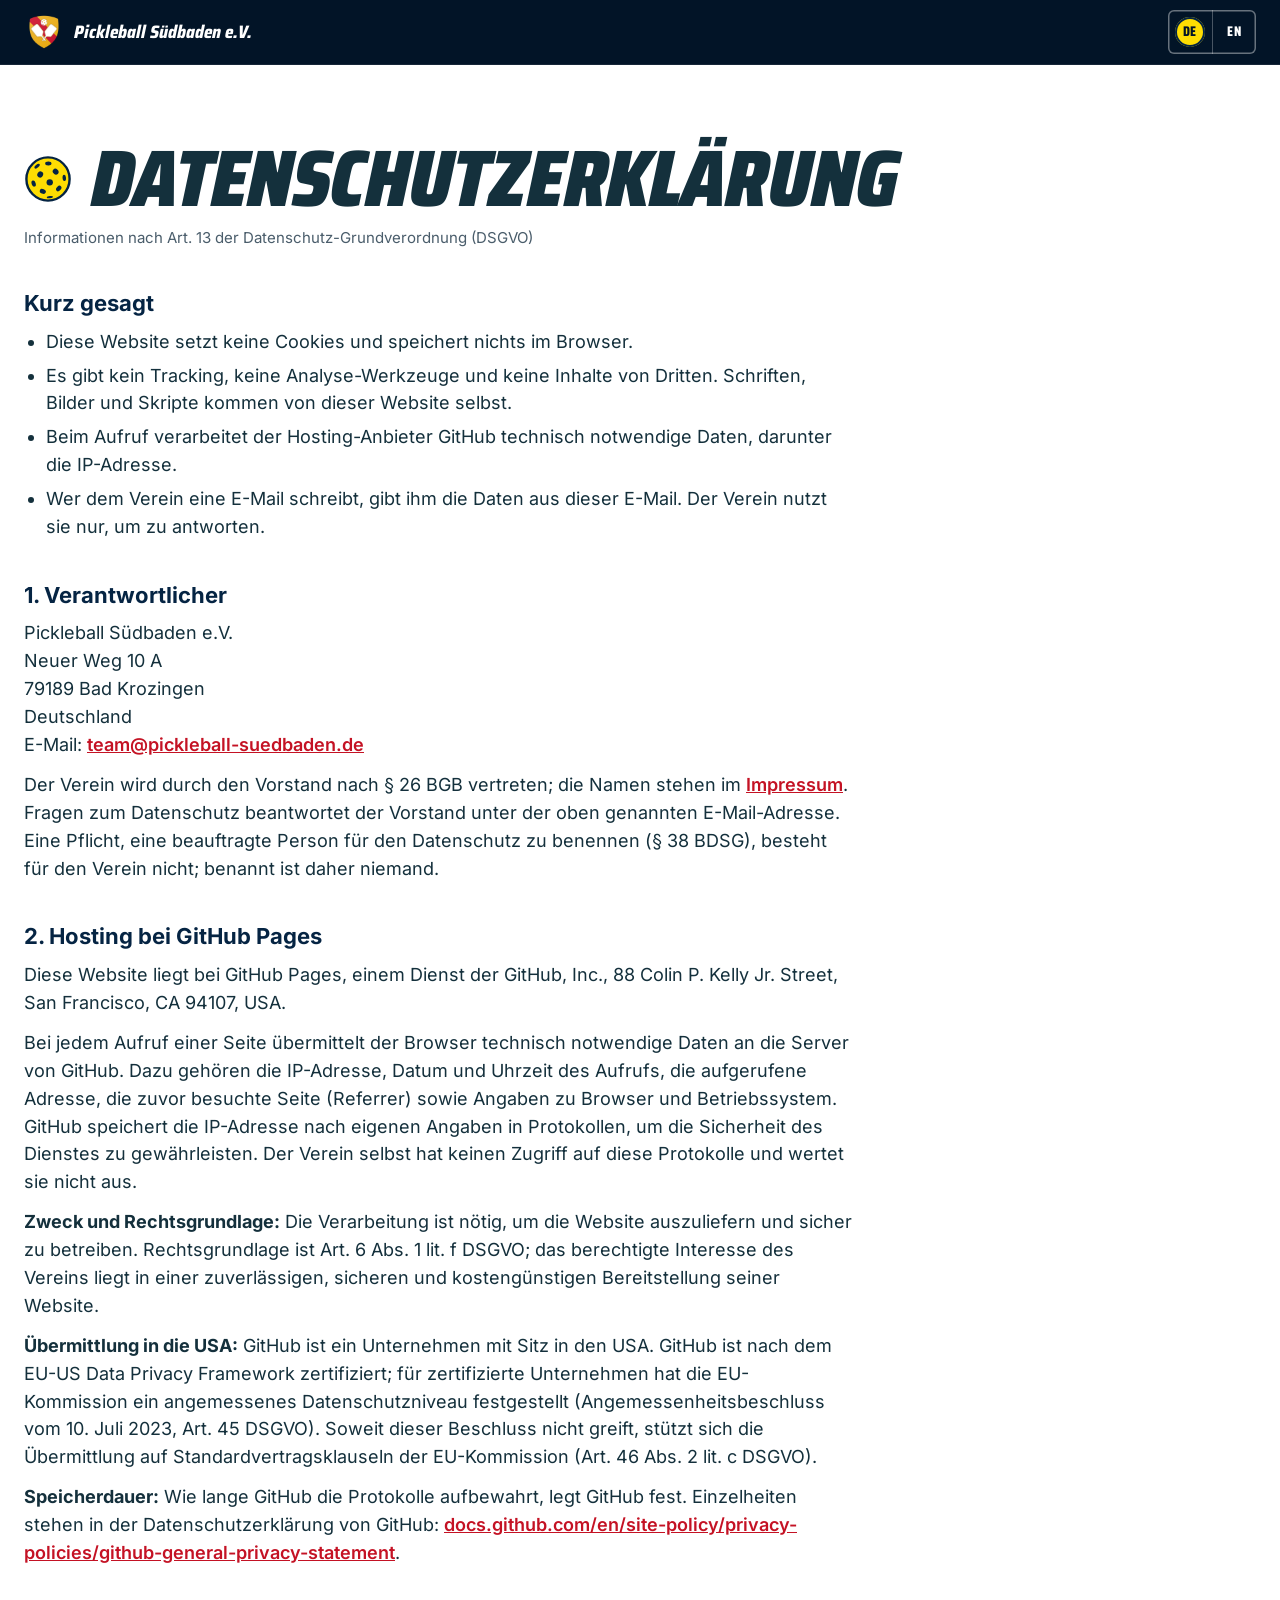
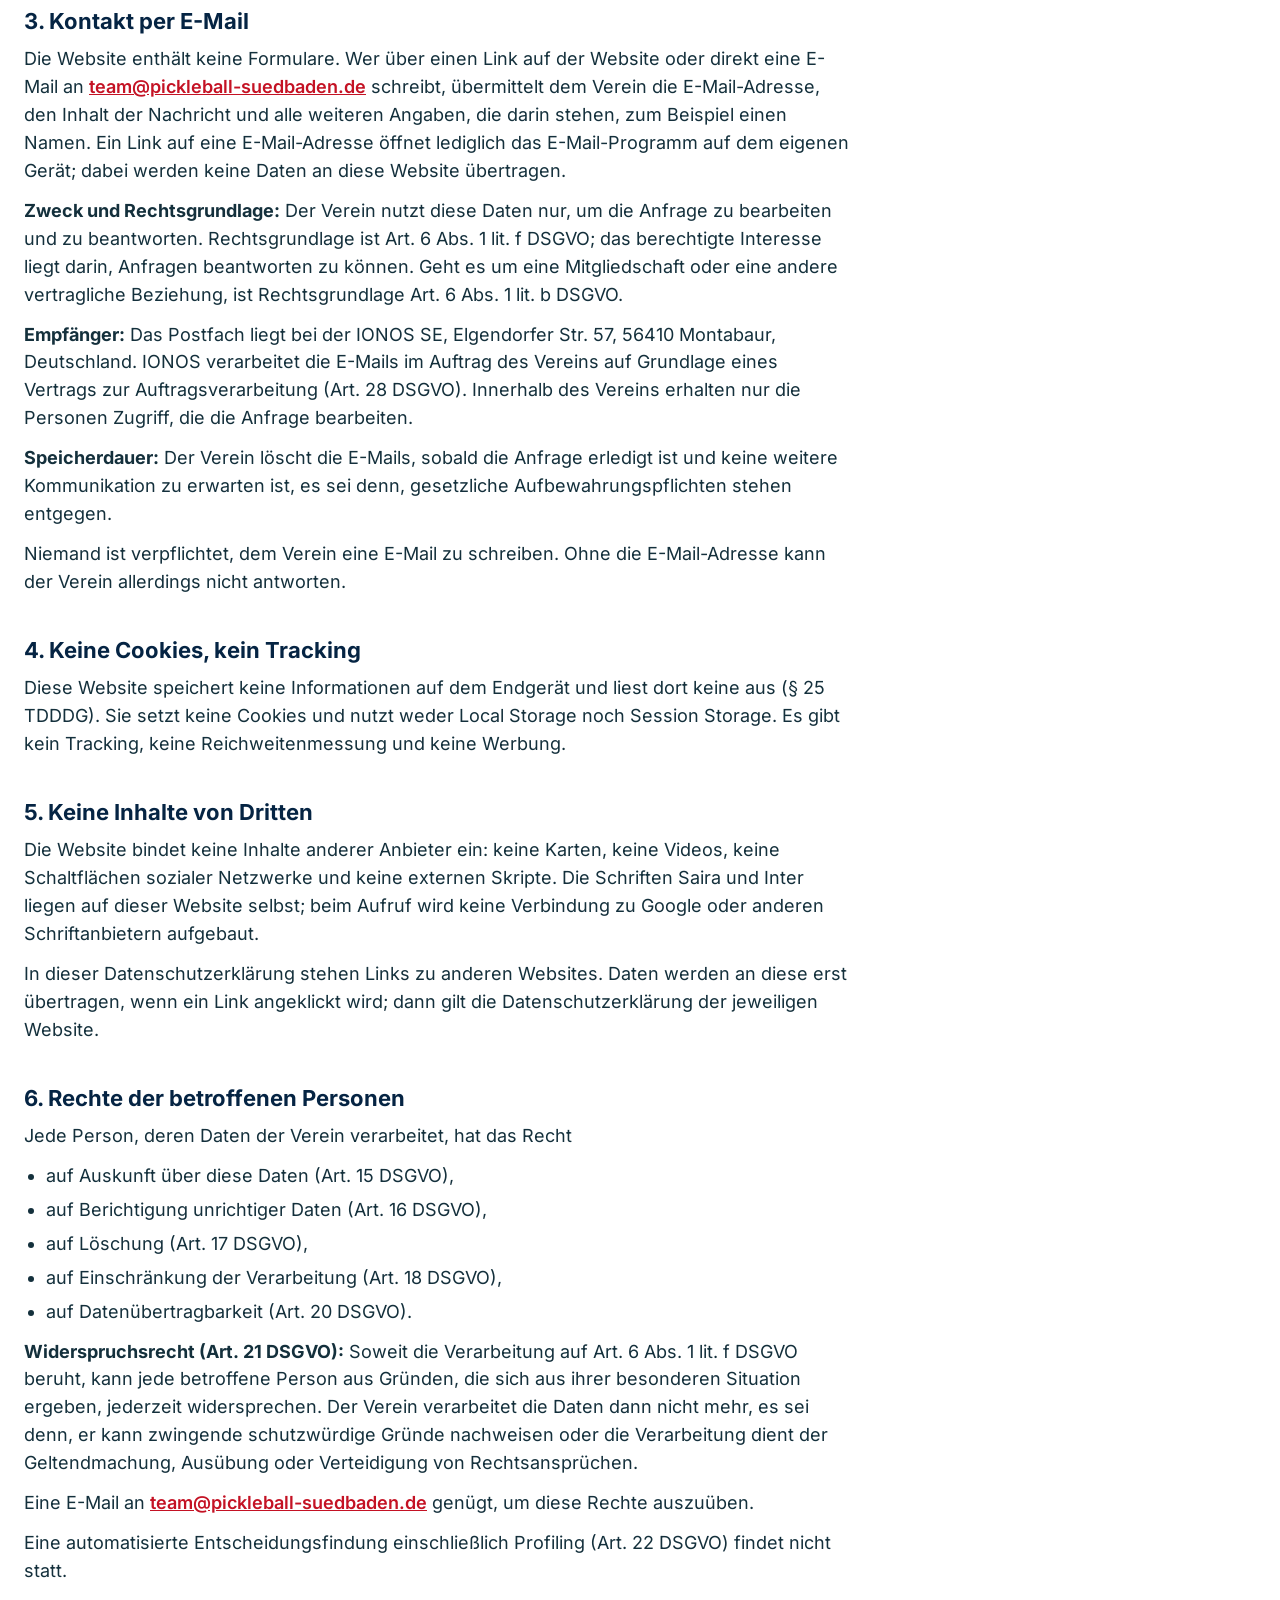
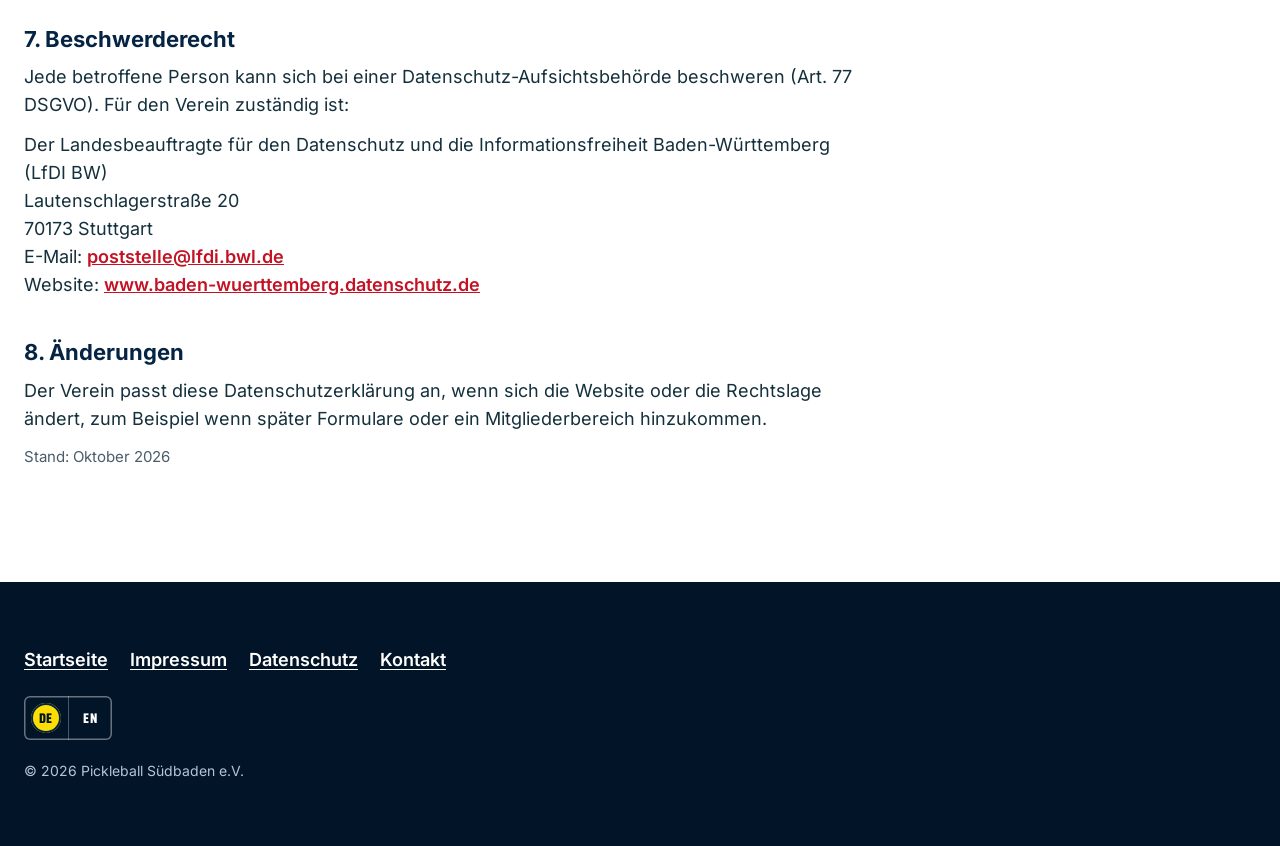
==== commit f9048ecb: "Open the site to search engines and refresh images Remove noindex from the content pages; the 404 pa" ====
--- a/datenschutz/index.html
+++ b/datenschutz/index.html
@@ -3,7 +3,6 @@
 <head>
 <meta charset="utf-8">
 <meta name="viewport" content="width=device-width, initial-scale=1, viewport-fit=cover">
-<meta name="robots" content="noindex">
 <title>Datenschutzerklärung · Pickleball Südbaden e.V.</title>
 <meta name="description" content="Datenschutzerklärung des Pickleball Südbaden e.V.: Hosting bei GitHub Pages, Kontakt per E-Mail, keine Cookies, kein Tracking, Rechte der betroffenen Personen.">
 <link rel="alternate" hreflang="de" href="https://pickleball-suedbaden.de/datenschutz/">
@@ -49,7 +48,7 @@
 <header class="site-header">
   <div class="hdr">
     <a class="brand" href="../">
-      <img src="../assets/img/logo-mark-on-dark.png" alt="" width="59" height="40">
+      <img src="../assets/img/logo-mark-on-dark.png" alt="" width="40" height="40">
       <span class="brand-name">Pickleball Südbaden e.V.</span>
     </a>
     <nav class="lang" aria-label="Sprache">
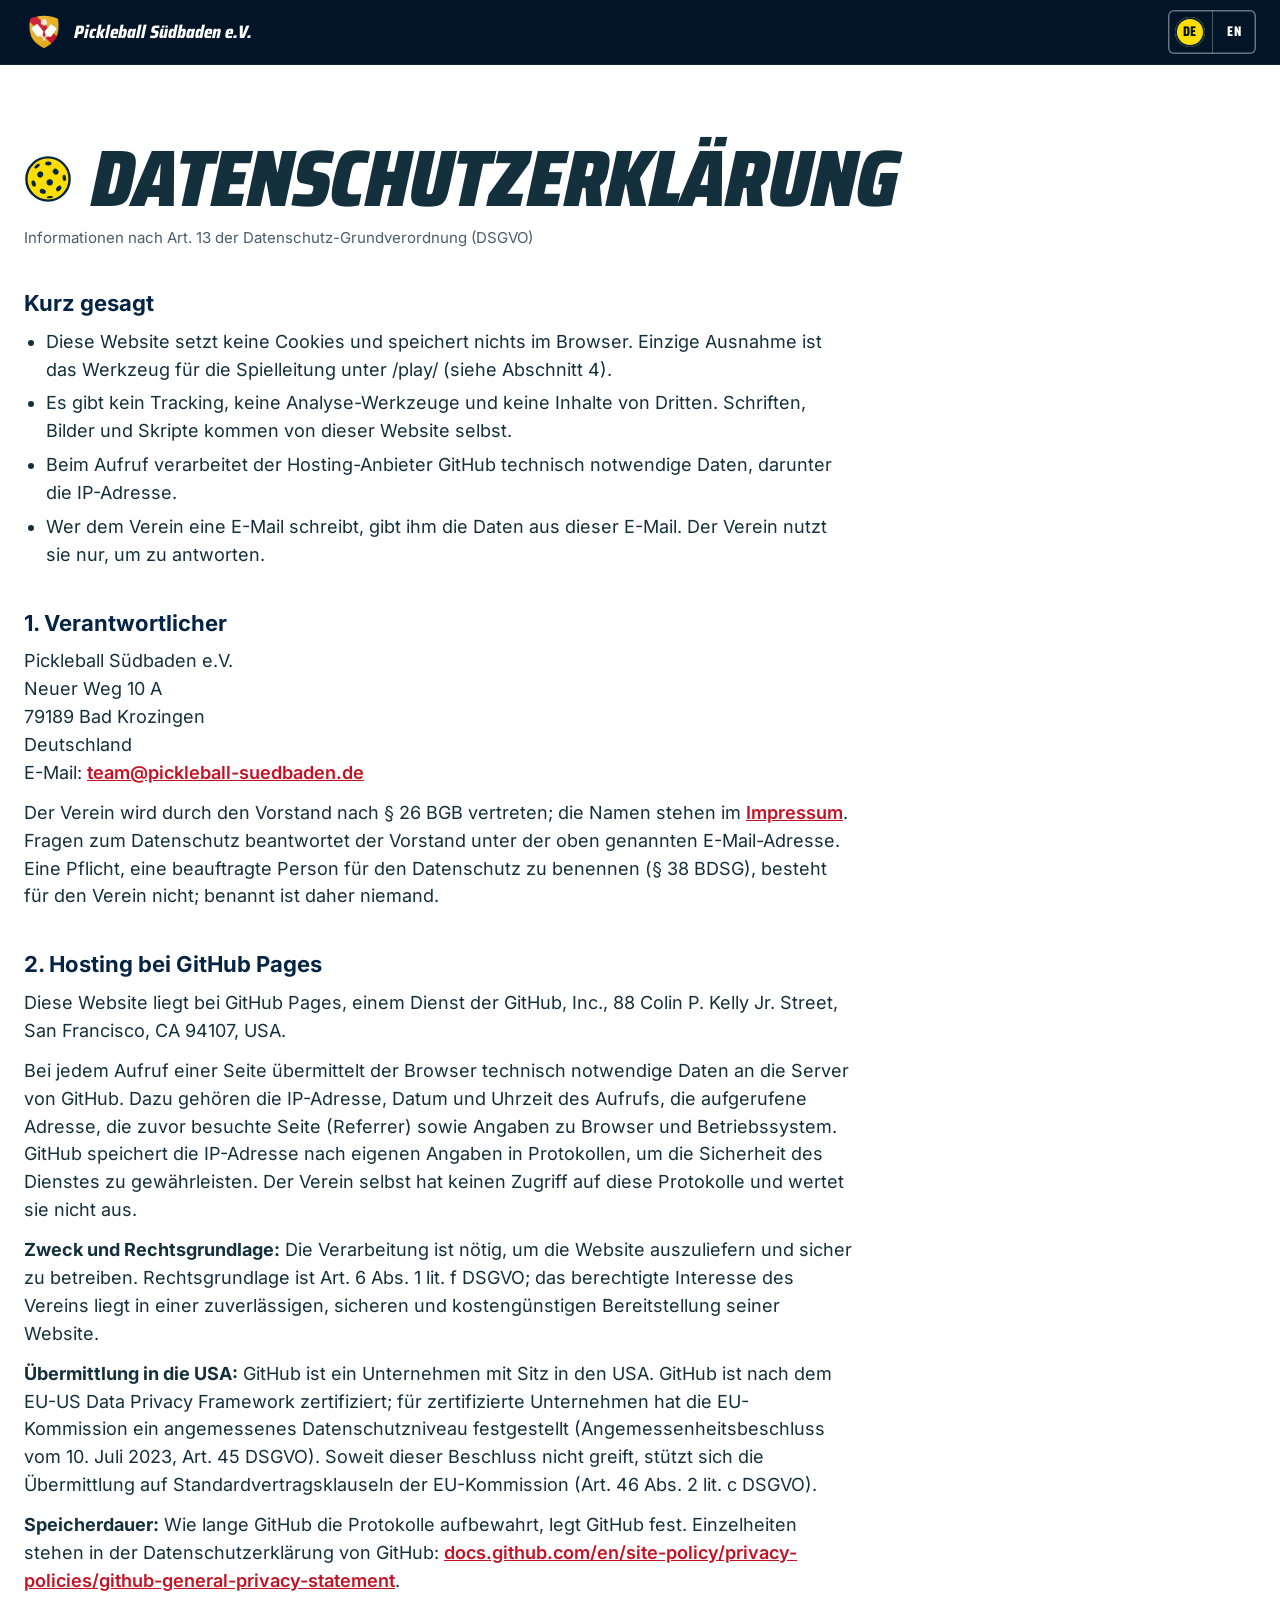
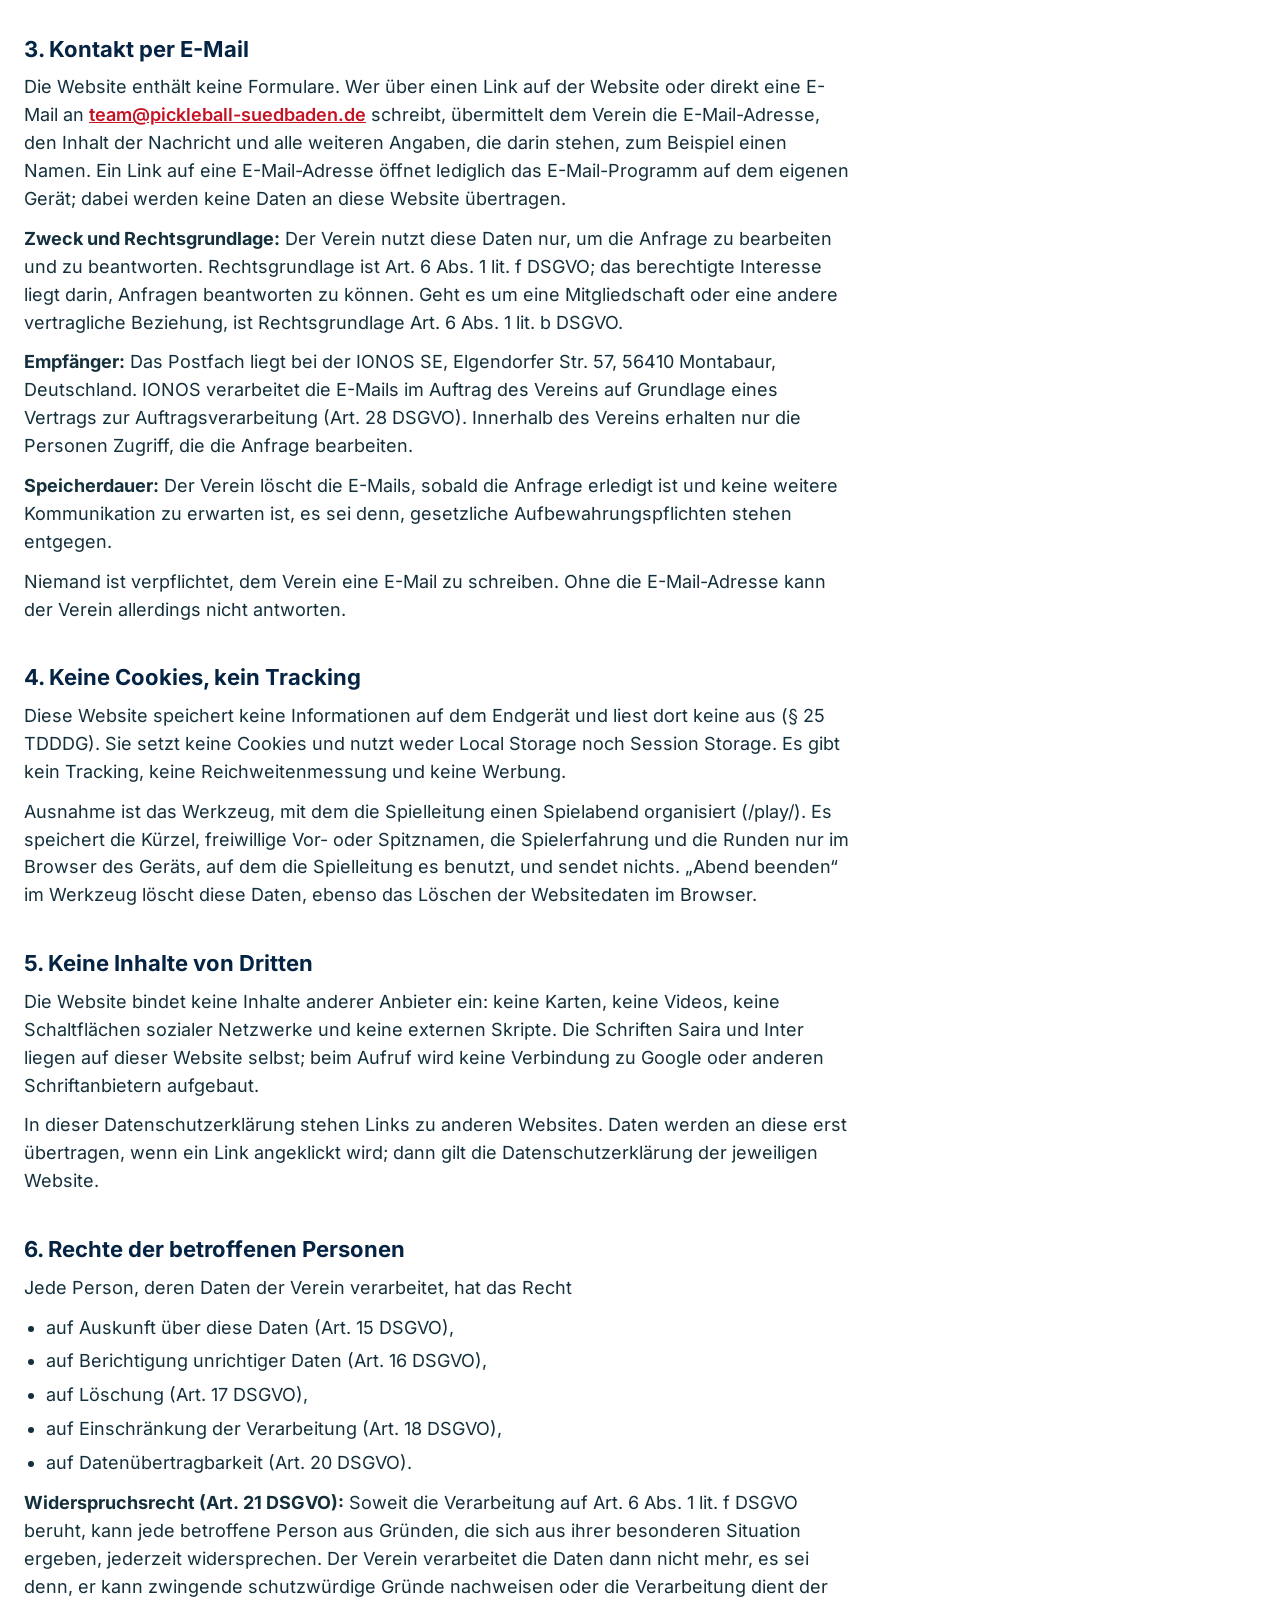
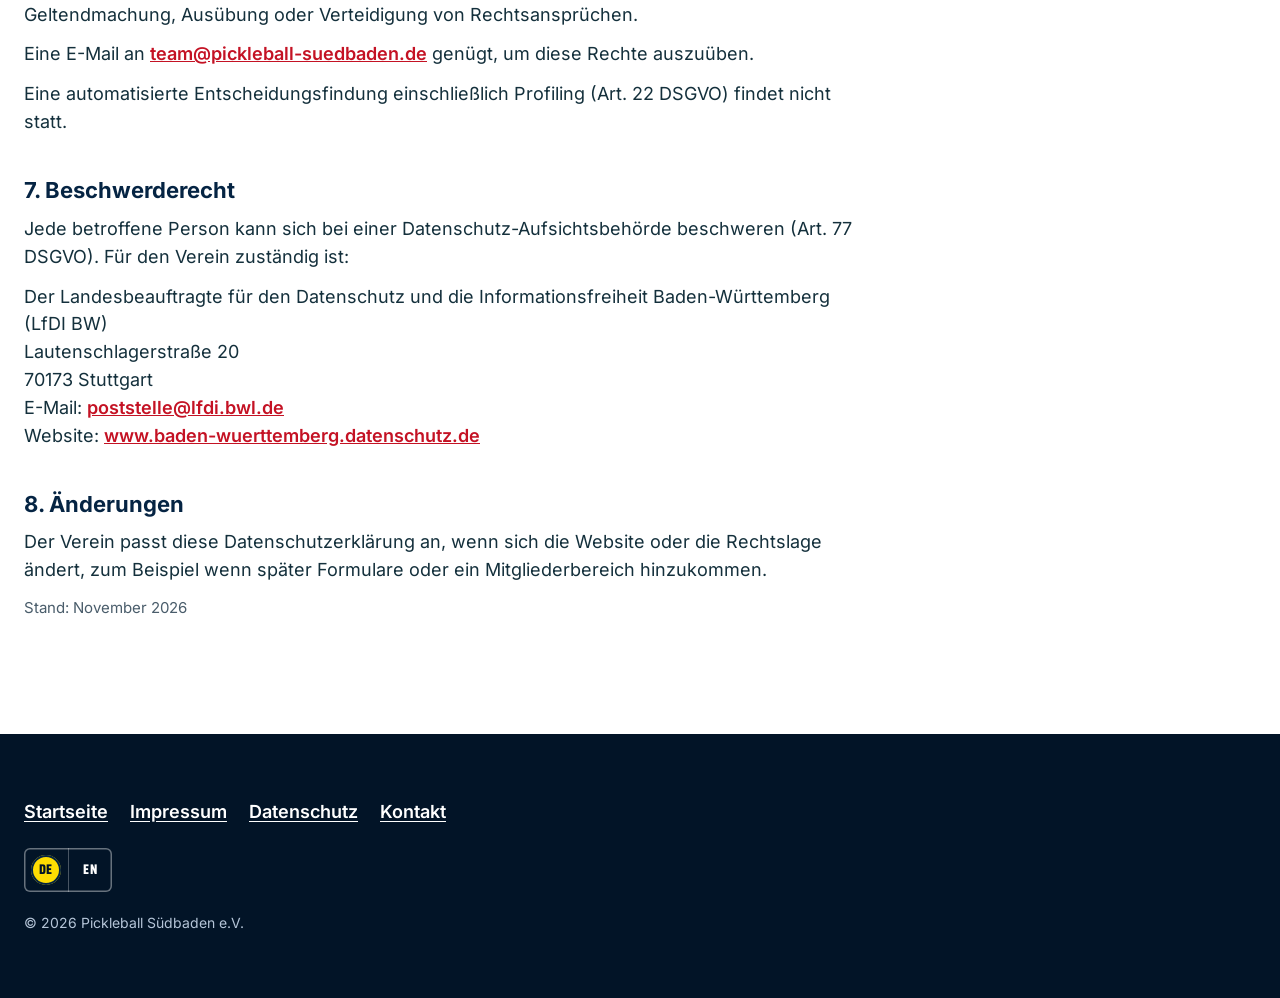
==== commit 7833169c: "Add the session organiser at /play/: check-in, draw, board, offline A single-device tool for club ev" ====
--- a/datenschutz/index.html
+++ b/datenschutz/index.html
@@ -67,7 +67,7 @@
 
       <h2>Kurz gesagt</h2>
       <ul>
-        <li>Diese Website setzt keine Cookies und speichert nichts im Browser.</li>
+        <li>Diese Website setzt keine Cookies und speichert nichts im Browser. Einzige Ausnahme ist das Werkzeug für die Spielleitung unter /play/ (siehe Abschnitt&nbsp;4).</li>
         <li>Es gibt kein Tracking, keine Analyse-Werkzeuge und keine Inhalte von Dritten. Schriften, Bilder und Skripte kommen von dieser Website selbst.</li>
         <li>Beim Aufruf verarbeitet der Hosting-Anbieter GitHub technisch notwendige Daten, darunter die IP-Adresse.</li>
         <li>Wer dem Verein eine E-Mail schreibt, gibt ihm die Daten aus dieser E-Mail. Der Verein nutzt sie nur, um zu antworten.</li>
@@ -99,6 +99,7 @@
 
       <h2>4. Keine Cookies, kein Tracking</h2>
       <p>Diese Website speichert keine Informationen auf dem Endgerät und liest dort keine aus (§&nbsp;25 TDDDG). Sie setzt keine Cookies und nutzt weder Local Storage noch Session Storage. Es gibt kein Tracking, keine Reichweitenmessung und keine Werbung.</p>
+      <p>Ausnahme ist das Werkzeug, mit dem die Spielleitung einen Spielabend organisiert (/play/). Es speichert die Kürzel, freiwillige Vor- oder Spitznamen, die Spielerfahrung und die Runden nur im Browser des Geräts, auf dem die Spielleitung es benutzt, und sendet nichts. „Abend beenden“ im Werkzeug löscht diese Daten, ebenso das Löschen der Websitedaten im Browser.</p>
 
       <h2>5. Keine Inhalte von Dritten</h2>
       <p>Die Website bindet keine Inhalte anderer Anbieter ein: keine Karten, keine Videos, keine Schaltflächen sozialer Netzwerke und keine externen Skripte. Die Schriften Saira und Inter liegen auf dieser Website selbst; beim Aufruf wird keine Verbindung zu Google oder anderen Schriftanbietern aufgebaut.</p>
@@ -130,7 +131,7 @@
       <h2>8. Änderungen</h2>
       <p>Der Verein passt diese Datenschutzerklärung an, wenn sich die Website oder die Rechtslage ändert, zum Beispiel wenn später Formulare oder ein Mitgliederbereich hinzukommen.</p>
 
-      <p class="legal-meta">Stand: Oktober 2026</p>
+      <p class="legal-meta">Stand: November 2026</p>
     </div>
   </div>
 </main>
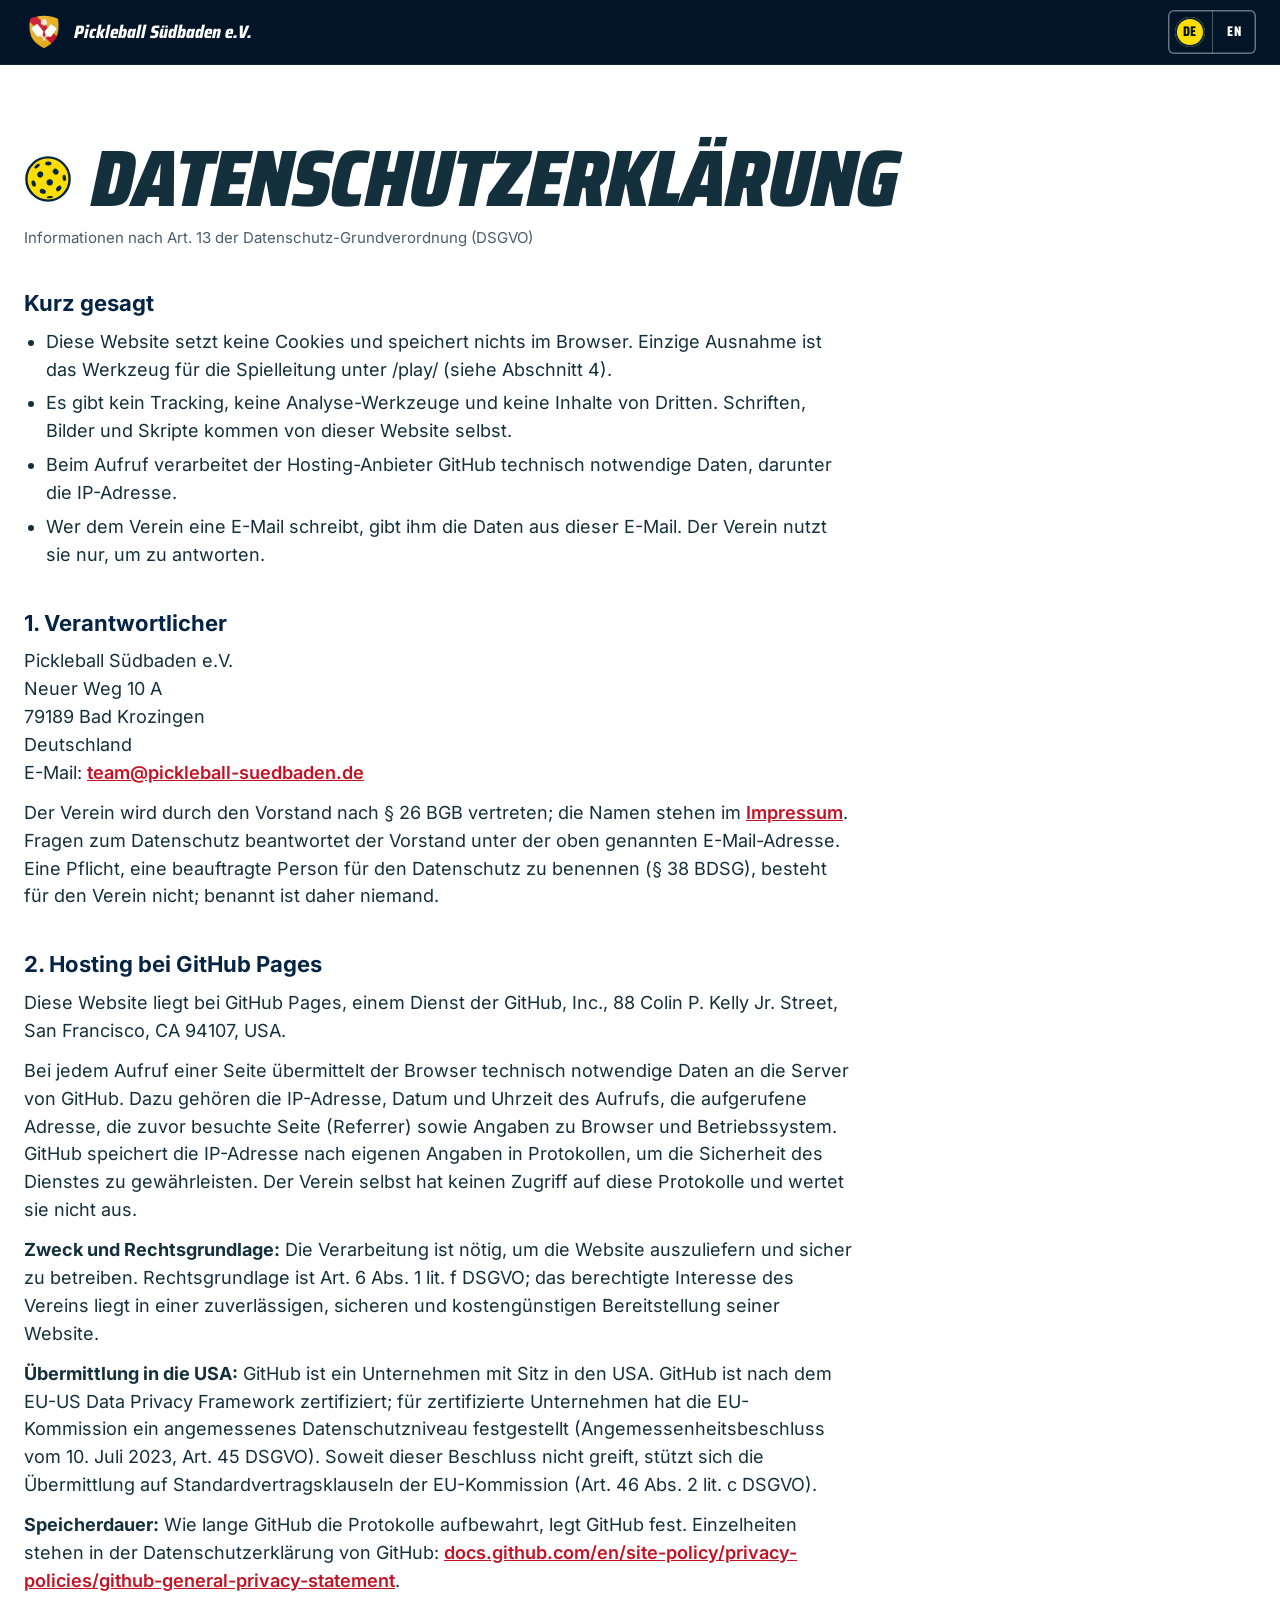
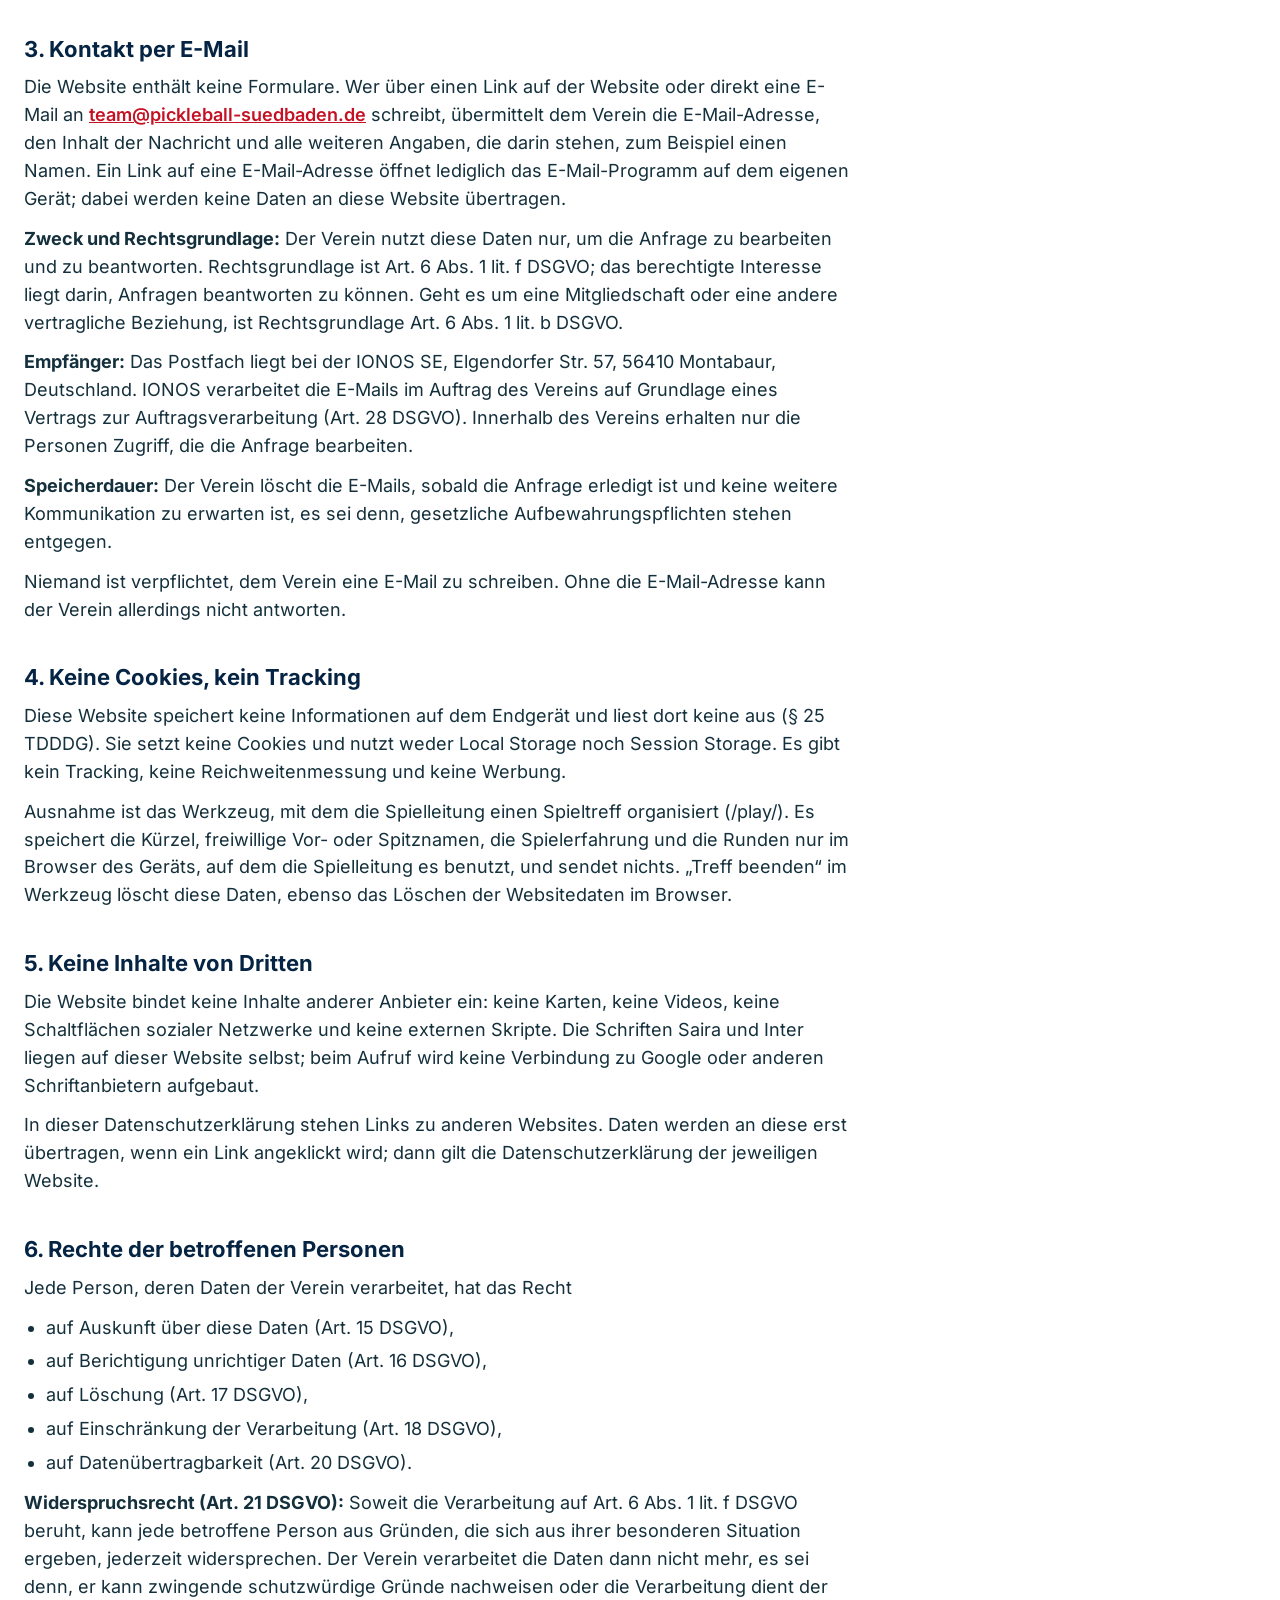
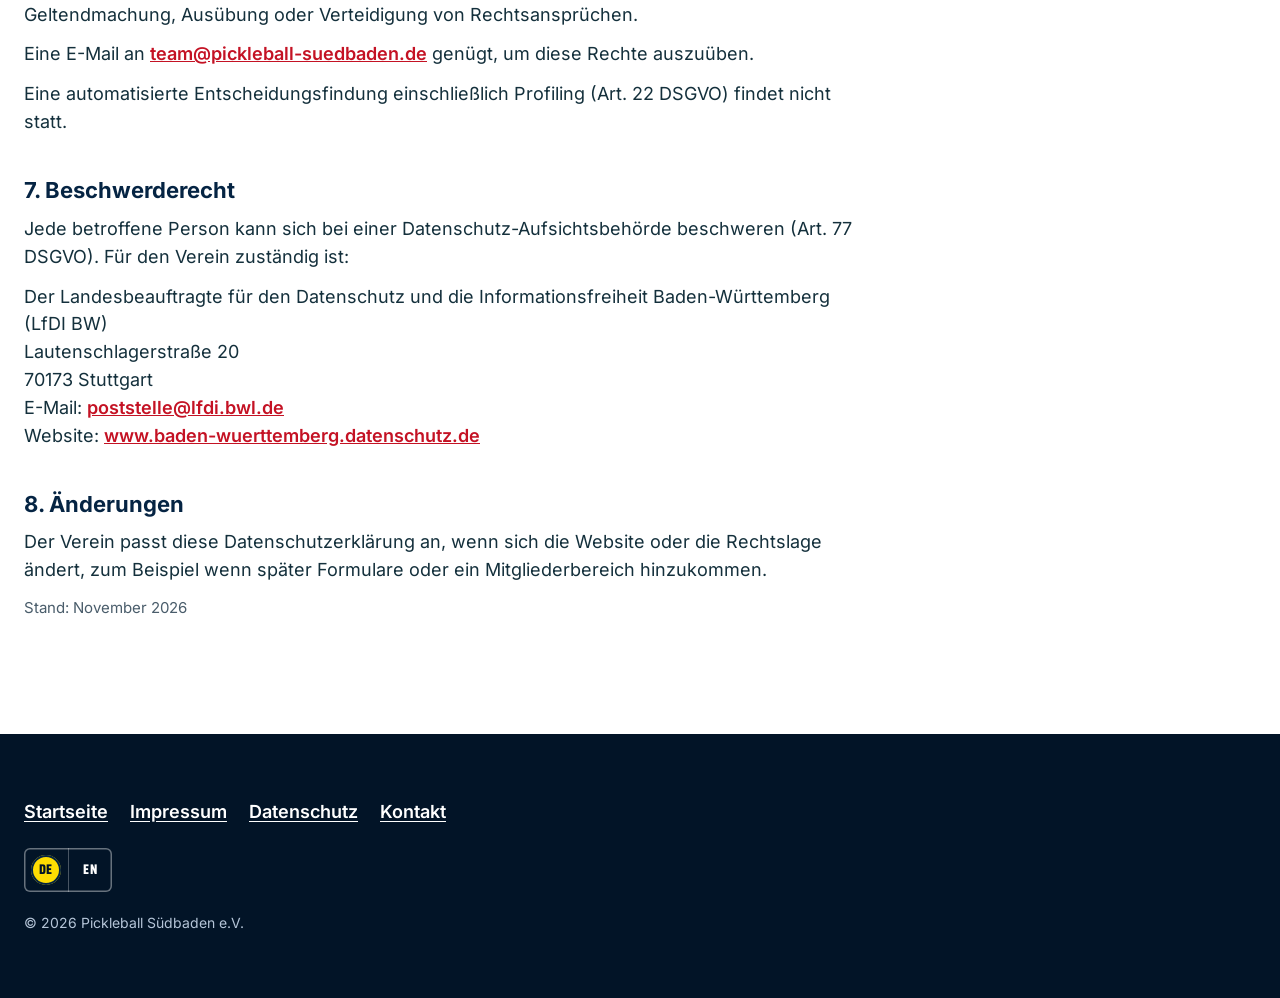
==== commit 2253ab20: "Add sharing and the printed rounds; rename the tool to Spieltreff Share sends the rounds still to co" ====
--- a/datenschutz/index.html
+++ b/datenschutz/index.html
@@ -99,7 +99,7 @@
 
       <h2>4. Keine Cookies, kein Tracking</h2>
       <p>Diese Website speichert keine Informationen auf dem Endgerät und liest dort keine aus (§&nbsp;25 TDDDG). Sie setzt keine Cookies und nutzt weder Local Storage noch Session Storage. Es gibt kein Tracking, keine Reichweitenmessung und keine Werbung.</p>
-      <p>Ausnahme ist das Werkzeug, mit dem die Spielleitung einen Spielabend organisiert (/play/). Es speichert die Kürzel, freiwillige Vor- oder Spitznamen, die Spielerfahrung und die Runden nur im Browser des Geräts, auf dem die Spielleitung es benutzt, und sendet nichts. „Abend beenden“ im Werkzeug löscht diese Daten, ebenso das Löschen der Websitedaten im Browser.</p>
+      <p>Ausnahme ist das Werkzeug, mit dem die Spielleitung einen Spieltreff organisiert (/play/). Es speichert die Kürzel, freiwillige Vor- oder Spitznamen, die Spielerfahrung und die Runden nur im Browser des Geräts, auf dem die Spielleitung es benutzt, und sendet nichts. „Treff beenden“ im Werkzeug löscht diese Daten, ebenso das Löschen der Websitedaten im Browser.</p>
 
       <h2>5. Keine Inhalte von Dritten</h2>
       <p>Die Website bindet keine Inhalte anderer Anbieter ein: keine Karten, keine Videos, keine Schaltflächen sozialer Netzwerke und keine externen Skripte. Die Schriften Saira und Inter liegen auf dieser Website selbst; beim Aufruf wird keine Verbindung zu Google oder anderen Schriftanbietern aufgebaut.</p>
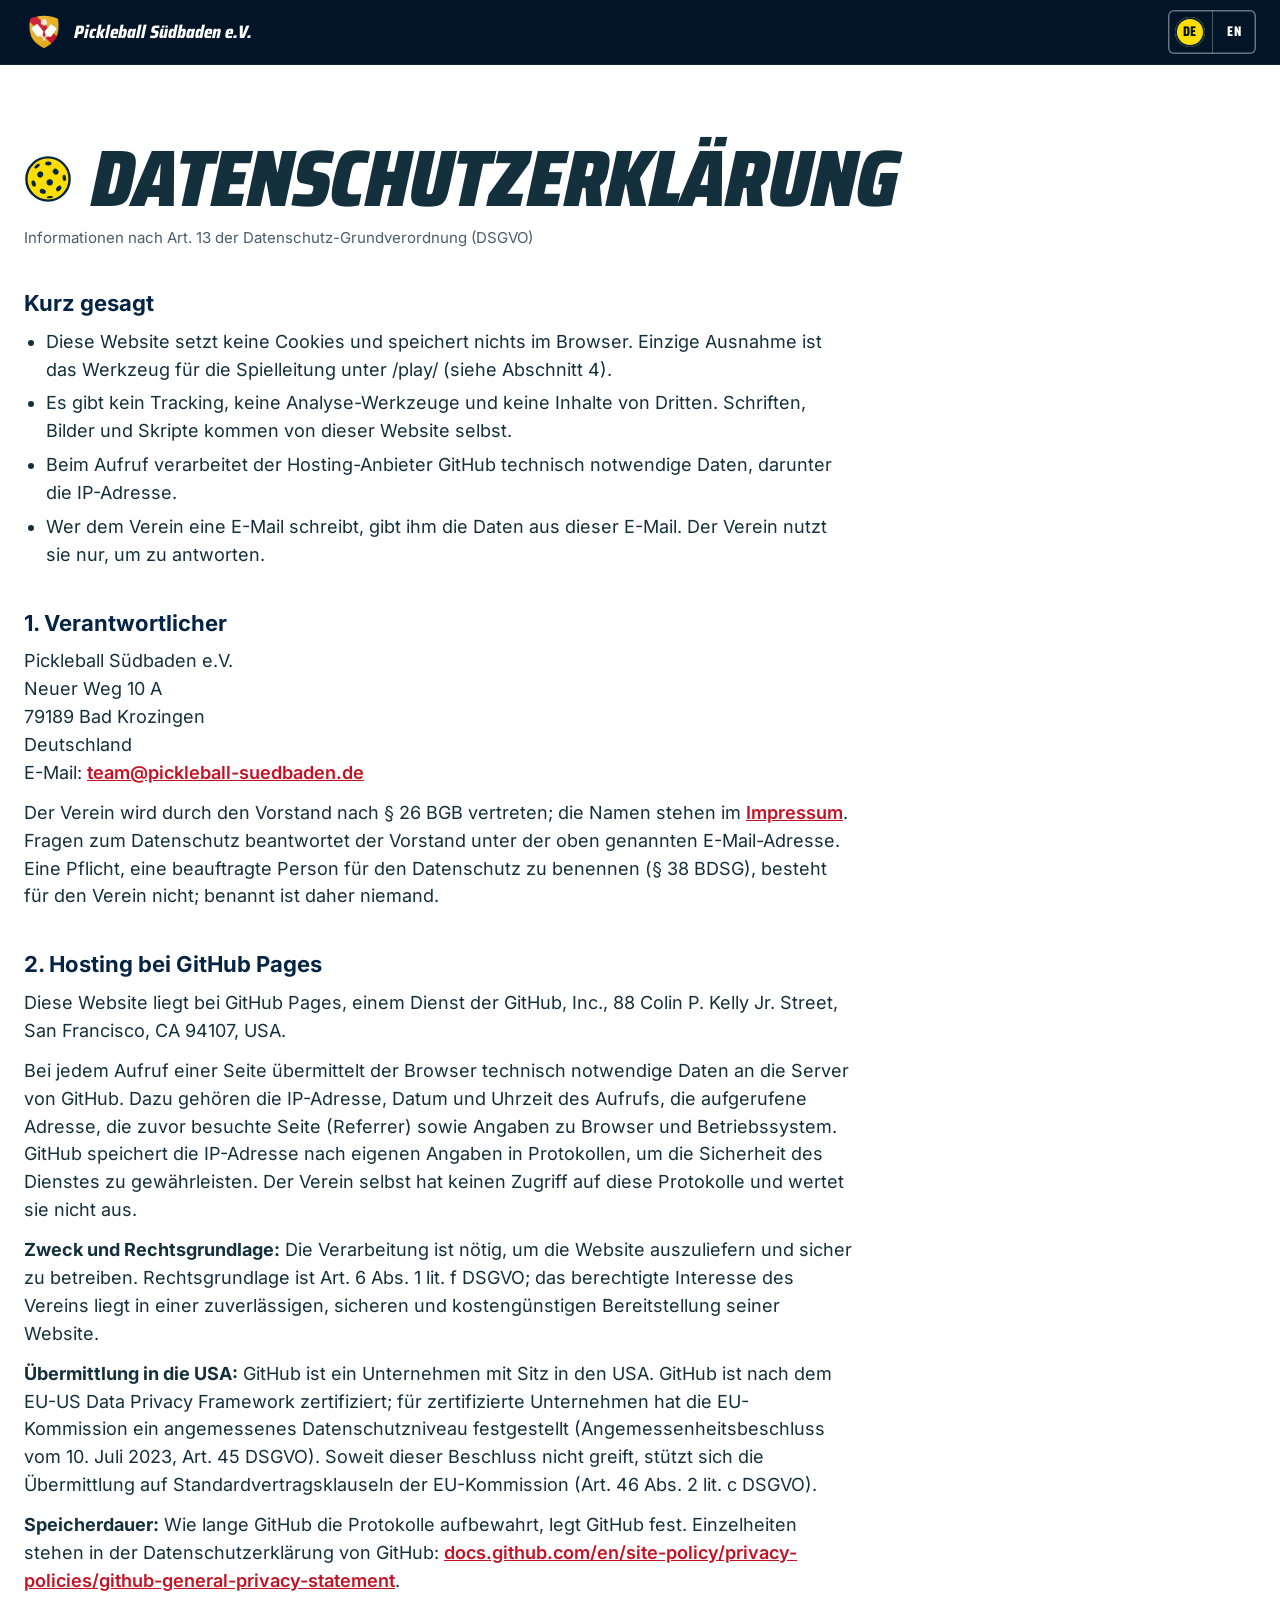
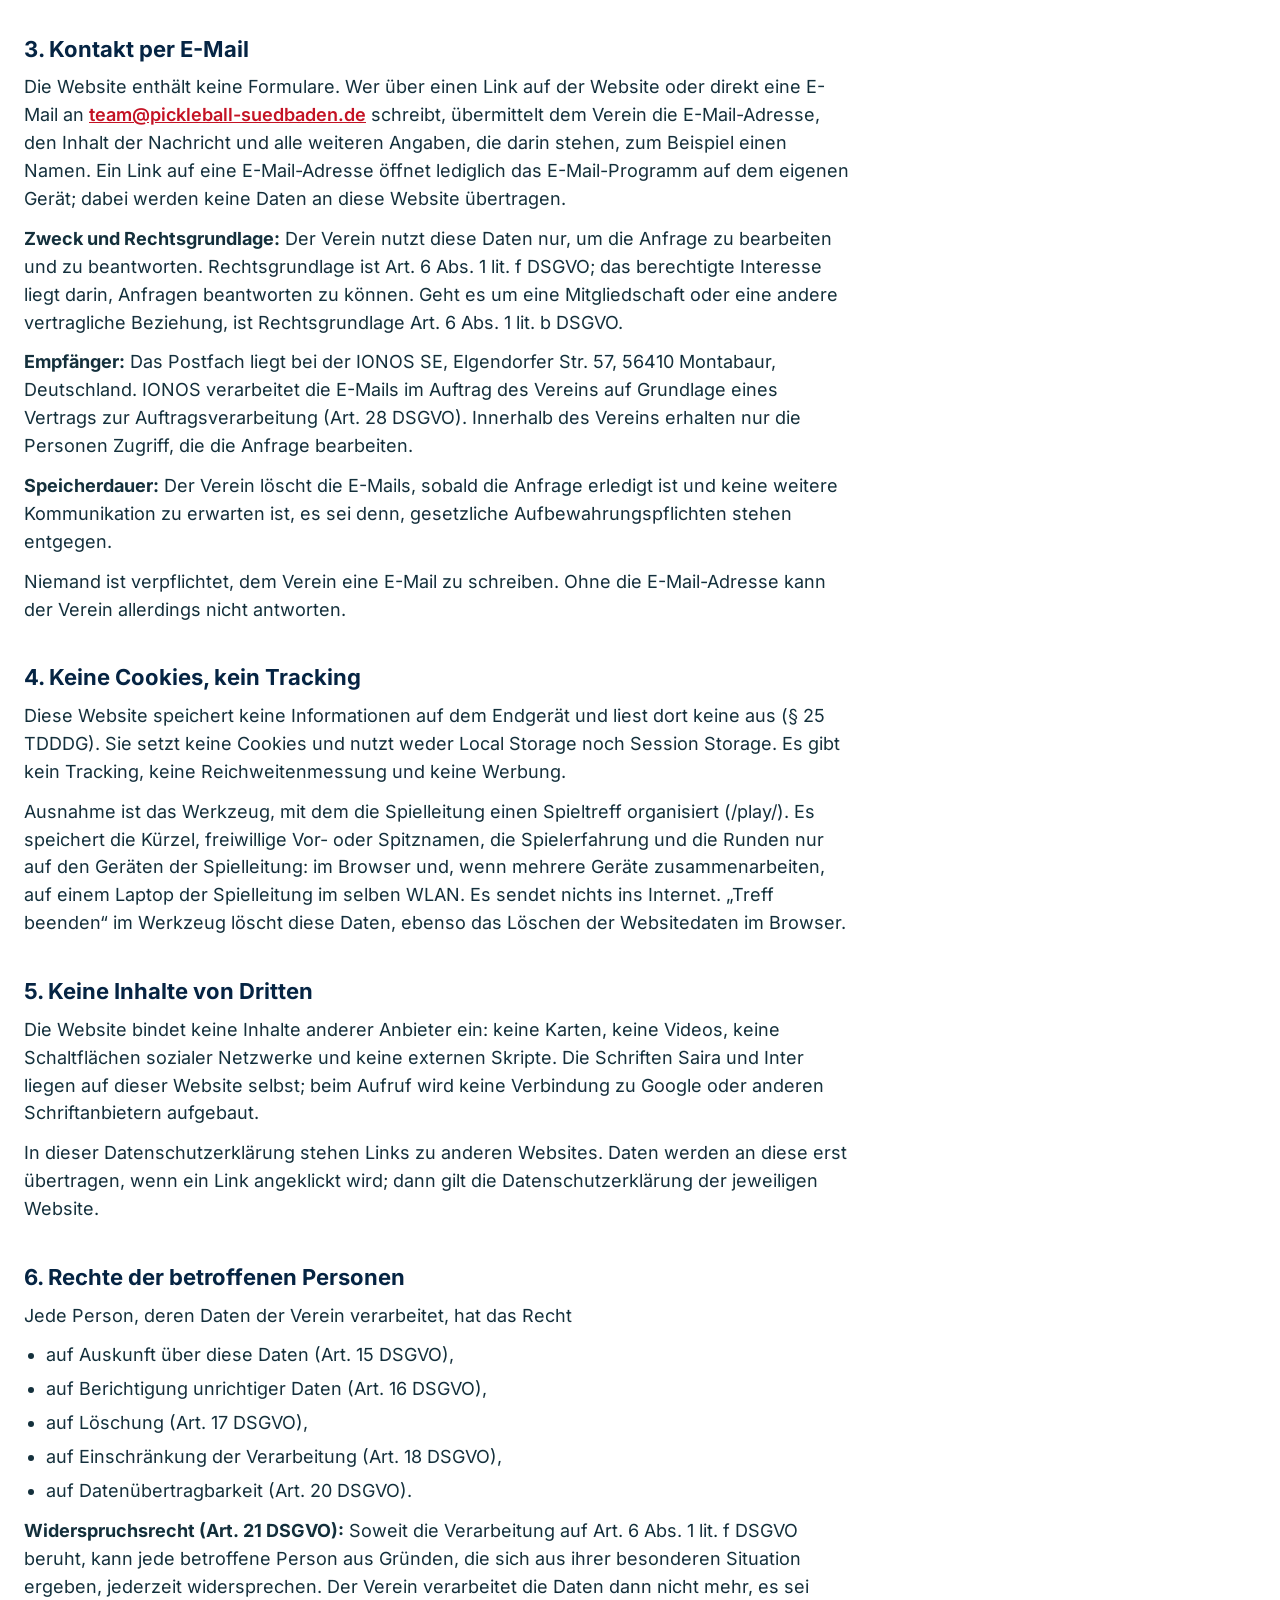
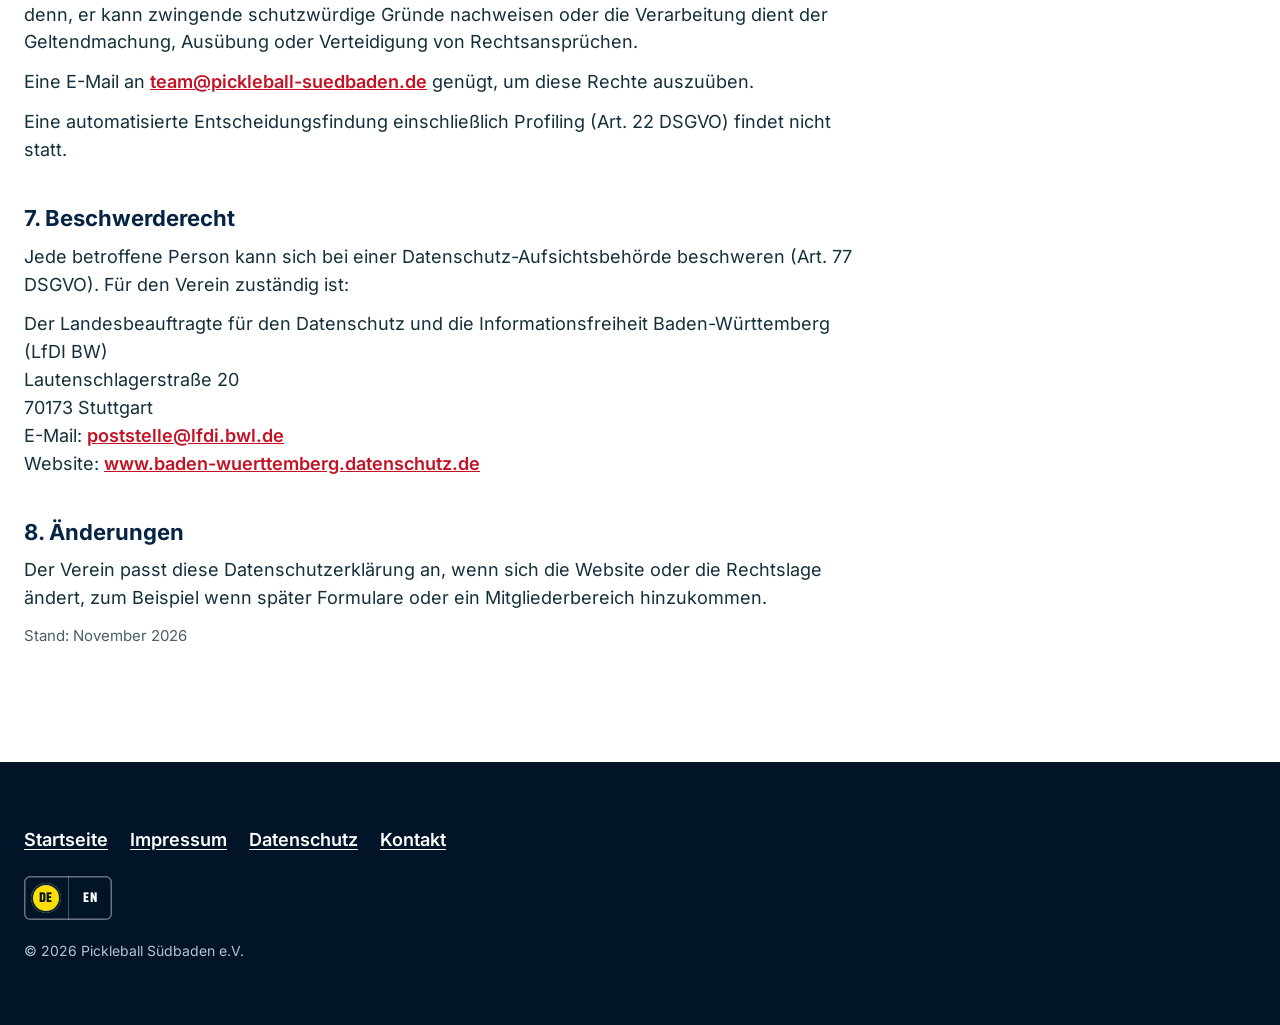
==== commit 5b589b56: "Privacy page: the organiser tool may also keep its data on the organiser's laptop" ====
--- a/datenschutz/index.html
+++ b/datenschutz/index.html
@@ -99,7 +99,7 @@
 
       <h2>4. Keine Cookies, kein Tracking</h2>
       <p>Diese Website speichert keine Informationen auf dem Endgerät und liest dort keine aus (§&nbsp;25 TDDDG). Sie setzt keine Cookies und nutzt weder Local Storage noch Session Storage. Es gibt kein Tracking, keine Reichweitenmessung und keine Werbung.</p>
-      <p>Ausnahme ist das Werkzeug, mit dem die Spielleitung einen Spieltreff organisiert (/play/). Es speichert die Kürzel, freiwillige Vor- oder Spitznamen, die Spielerfahrung und die Runden nur im Browser des Geräts, auf dem die Spielleitung es benutzt, und sendet nichts. „Treff beenden“ im Werkzeug löscht diese Daten, ebenso das Löschen der Websitedaten im Browser.</p>
+      <p>Ausnahme ist das Werkzeug, mit dem die Spielleitung einen Spieltreff organisiert (/play/). Es speichert die Kürzel, freiwillige Vor- oder Spitznamen, die Spielerfahrung und die Runden nur auf den Geräten der Spielleitung: im Browser und, wenn mehrere Geräte zusammenarbeiten, auf einem Laptop der Spielleitung im selben WLAN. Es sendet nichts ins Internet. „Treff beenden“ im Werkzeug löscht diese Daten, ebenso das Löschen der Websitedaten im Browser.</p>
 
       <h2>5. Keine Inhalte von Dritten</h2>
       <p>Die Website bindet keine Inhalte anderer Anbieter ein: keine Karten, keine Videos, keine Schaltflächen sozialer Netzwerke und keine externen Skripte. Die Schriften Saira und Inter liegen auf dieser Website selbst; beim Aufruf wird keine Verbindung zu Google oder anderen Schriftanbietern aufgebaut.</p>
